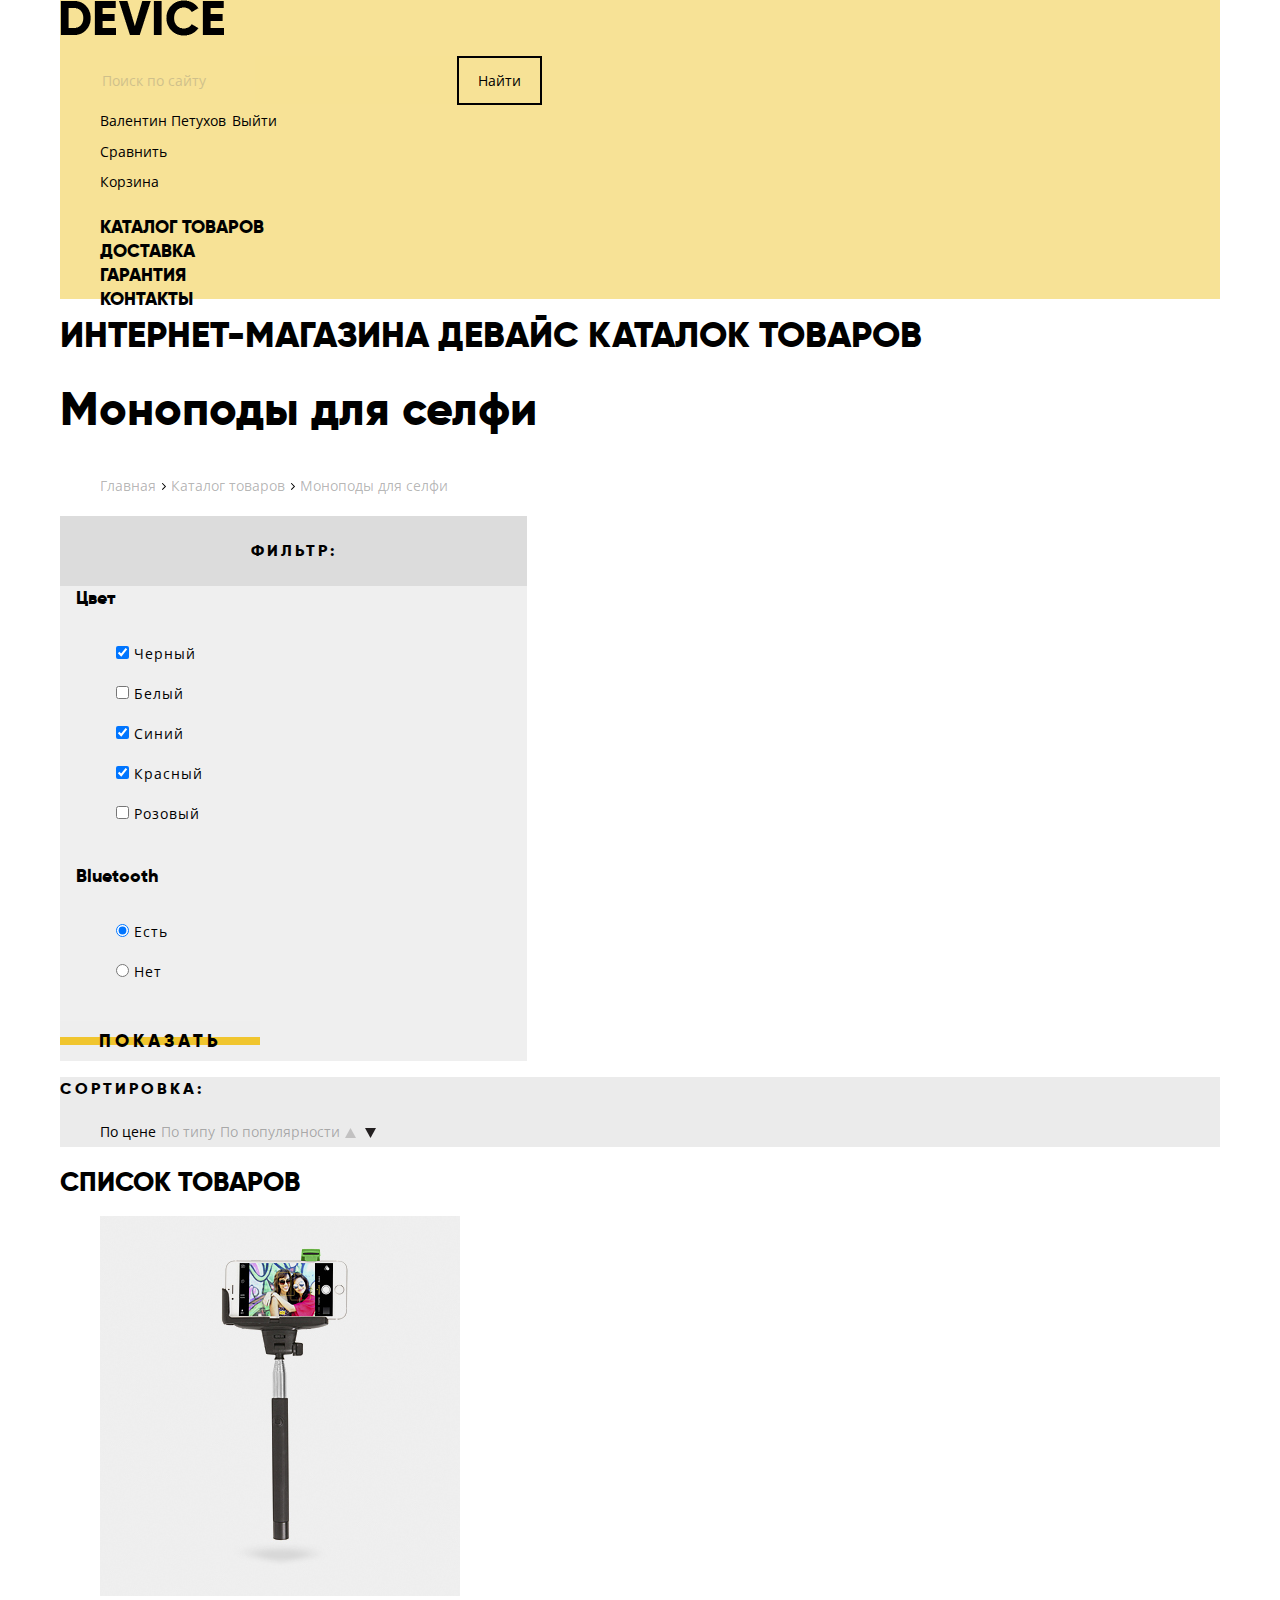
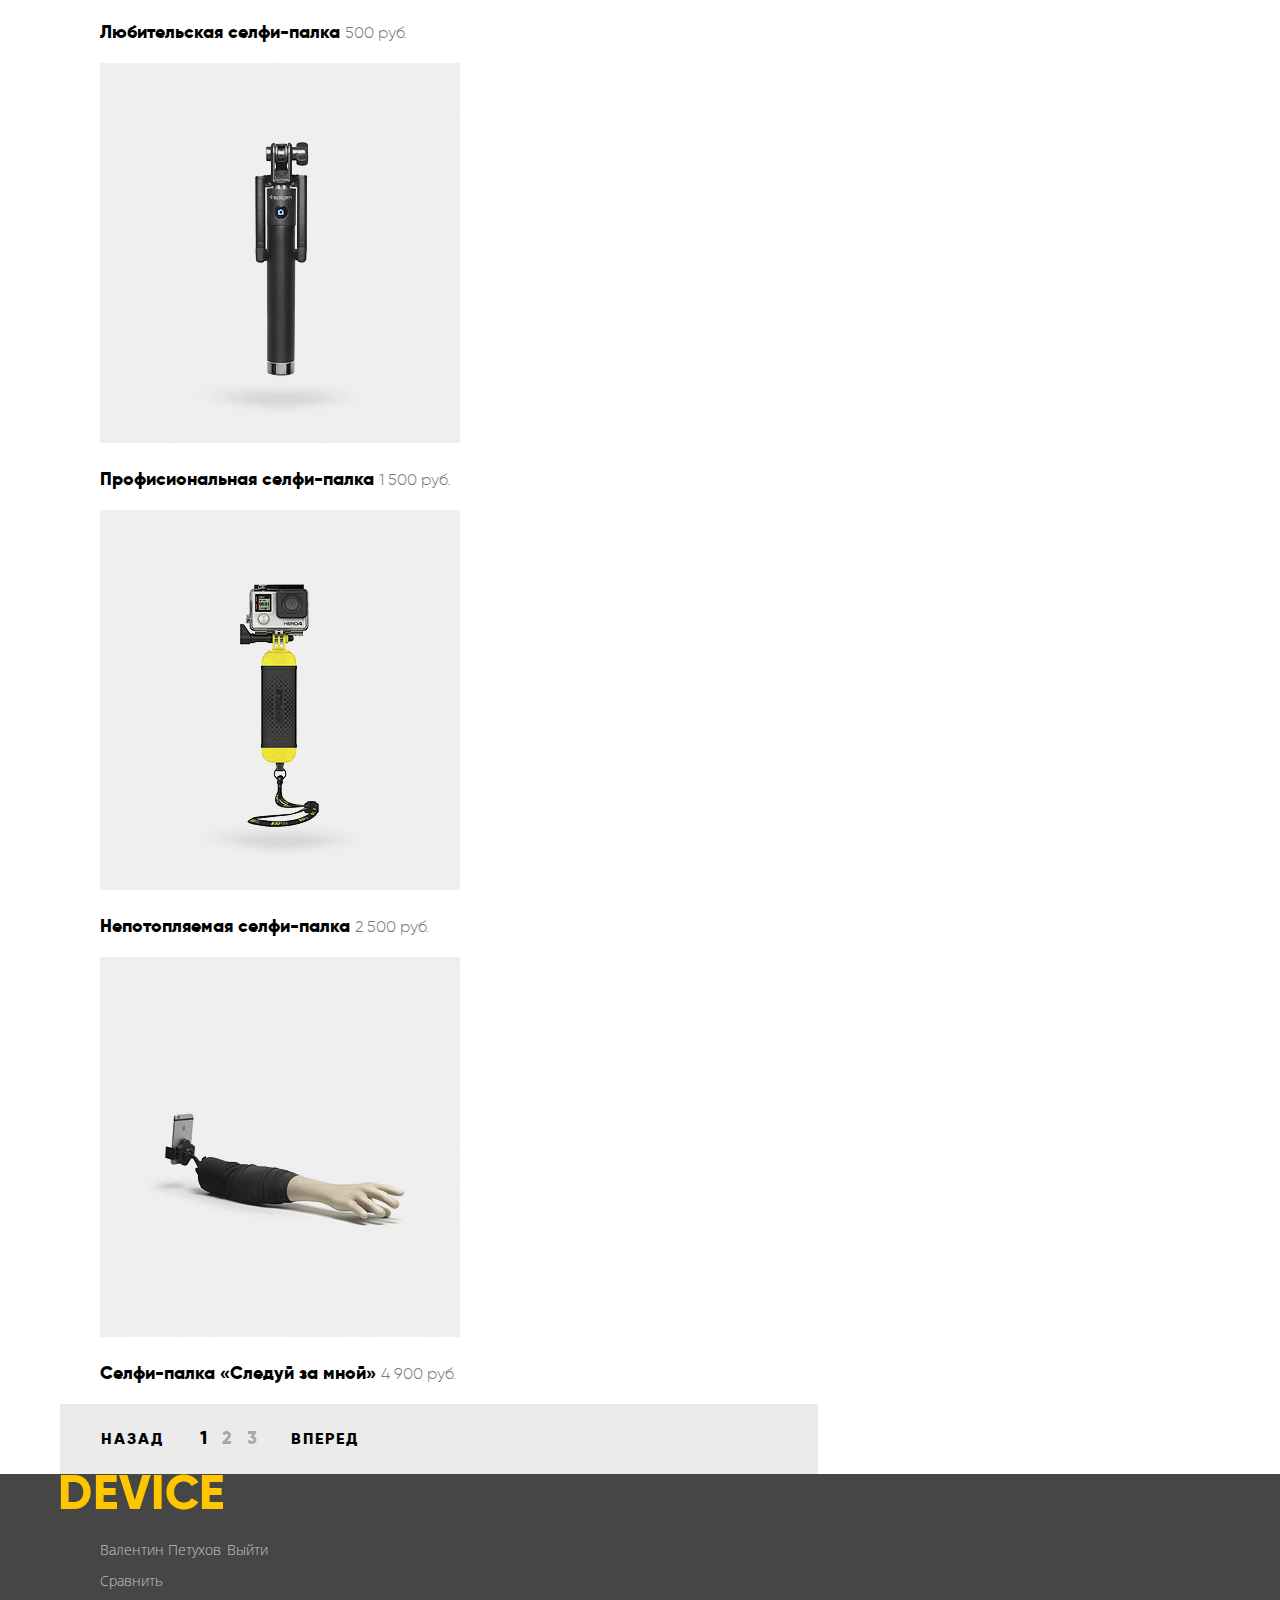
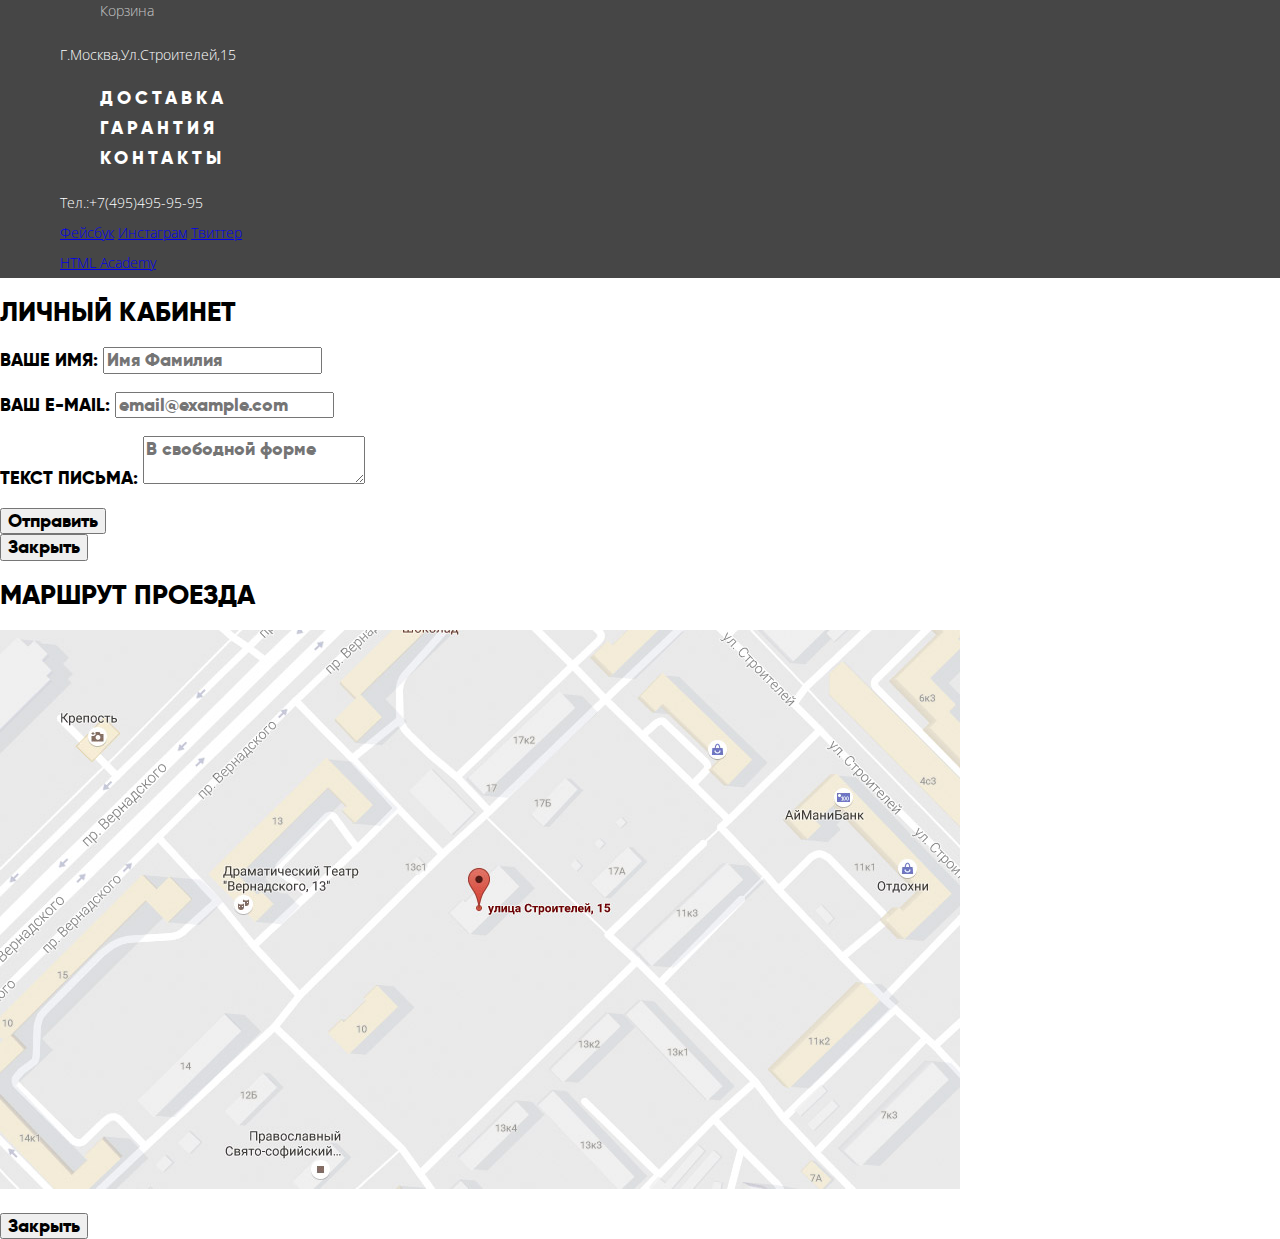
==== catalog.html @ 52eb7377 "Добавил остальные стили по дз №5" ====
<!DOCTYPE html>
<html lang="ru">
  <head>
    <meta charset="utf-8">
    <title>Девайс Каталог</title>
    <link href="https://fonts.googleapis.com/css?family=Open+Sans:300,400&amp;subset=cyrillic" rel="stylesheet">
    <link rel="stylesheet" href="css/normalize.css">
    <link rel="stylesheet" href="css/style.css">
  </head>
  <body>
    <header class="main-header-catalog">
      <nav class="main-navigation">
        <a href="index.html" class="main-header-logo">
          <img class="logo" src="img/logo.png" width="164" height="36" alt="Логотип интернет-магазина Девайс">
        </a>
        <ul class="user-navigation">
          <li>
            <form class="form-navigation" action="https://echo.htmlacademy.ru" method="get">
              <input class="form-search-item" type="search" placeholder="Поиск по сайту">
              <input class="form-submit-item" type="submit" value="Найти">
            </form>
          </li>
          <li class="login-link"><a href="#"><span>Валентин Петухов</span></a><button type="button">Выйти</button></li>
          <li class="compare-link"><a href="#">Сравнить</a></li>
          <li class="basket-link"><a href="#">Корзина</a></li>
        </ul>
        <ul class="site-navigation">
          <li><a href="#">Каталог товаров</a></li>
          <li><a href="#">Доставка</a></li>
          <li><a href="#">Гарантия</a></li>
          <li><a href="#">Контакты</a></li> 
        </ul>
      </nav>
    </header>
    <main class="container">
      <h1 class="visually-hiddenЭ">Интернет-магазина Девайс каталок товаров</h1>
      <h2 class="page-title">Моноподы для селфи</h2>
      <ul class="breadcrumbs">
        <li><a href="#">Главная</a></li>
        <li><a href="#">Каталог товаров</a></li>
        <li class=" breadcrumbs-current">Моноподы для селфи</li>
      </ul>
      <section class="filtres">
        <div class="filtres-title"><h3>Фильтр:</h3></div>
        <div class="filtres-wrapper">
          <form class="filter" action="https://echo.htmlacademy.ru" method="GET">
            <fieldset>
              <legend>Цвет</legend>
              <ul class="filter-option">
                <li>
                  <input id="filter-black" type="checkbox" class="visually-hidden filter-input-checkbox" name="black" checked>
                  <label for="filter-black">Черный</label>
                </li>
                <li>
                  <input id="filter-white" type="checkbox" class="visually-hidden filter-input-checkbox" name="white">
                  <label for="filter-white">Белый</label>
                </li>
                <li>
                  <input id="filter-blue" type="checkbox" class="visually-hidden filter-input-checkbox" name="blue" checked>
                  <label for="filter-blue">Синий</label>
                </li>
                <li>
                  <input id="filter-red" type="checkbox" class="visually-hidden filter-input-checkbox" name="red" checked>
                  <label for="filter-red">Красный</label>
                </li>
                <li>
                  <input id="filter-pink" type="checkbox" class="visually-hidden filter-input-checkbox" name="pink">
                  <label for="filter-pink">Розовый</label>
                </li>
              </ul>
            </fieldset>
            <fieldset>
              <legend>Bluetooth</legend>
              <ul class="filter-option">
                <li>
                  <input id="Bluetooth-off" class="visually-hidden filter-input-radio" type="radio" name="Bluetooth-type" value="Bluetooth-off" checked>
                  <label for="Bluetooth-off">Есть</label>
                </li>
                <li>
                  <input id="Bluetooth-on" class="visually-hidden filter-input-radio" type="radio" name="Bluetooth-type" value="Bluetooth-on">
                  <label for="Bluetooth-on">Нет</label>
                </li>
              </ul>
            </fieldset>
            <button class="button-filter" type="submit">Показать</button>
          </form>
        </div>
      </section>
      <section class="navigation-filter">
        <div class="navigation-wrapper">
          <h3>Сортировка:</h3>
          <ul class="navigation-catalog">
            <li class="navigation-item-current"><a href="#">По цене</a></li>
            <li><a href="#">По типу</a></li>
            <li><a href="#">По популярности</a></li>
            <li><a href="#"><span class="navigation-up-filter"></span></a></li>
            <li><a href="#"><span class="navigation-down-filter down-filter-current "></span></a></li>
          </ul>
        </div>
      </section>
      <section class="catalog">
        <h2 class="visually-hidden">Список товаров</h2>
          <ul class="catalog-list">
            <li class="catalog-item">
              <img src="img/item-one.jpg" width="360" height="380" alt="Любительская селфи-палка">
              <p><a href="#">Любительская селфи-палка</a> <span>500 руб.</span></p>
            </li>
            <li class="catalog-item">
              <img src="img/item-two.jpg" width="360" height="380" alt="Любительская селфи-палка">
              <p><a href="#">Профисиональная селфи-палка</a> <span>1 500 руб.</span></p>
            </li>
            <li class="catalog-item">
              <img src="img/item-three.jpg" width="360" height="380" alt="Любительская селфи-палка">
              <p><a href="#">Непотопляемая селфи-палка</a> <span>2 500 руб.</span></p>
            </li>
            <li class="catalog-item">
              <img src="img/item-four.jpg" width="360" height="380" alt="Любительская селфи-палка">
              <p><a href="#">Селфи-палка &laquo;Следуй за мной&raquo;</a> <span>4 900 руб.</span></p>
            </li>
          </ul>
          <div class="pagination-wrapper">
            <ul class="pagination-list">
              <li class="pagination-item">
                <button class="pagination-button" type="button"><span>Назад</span></button>
              </li>
              <li class="pagination-item-current"><a href="#">1</a></li>
              <li class="pagination-item"><a href="#">2</a></li>
              <li class="pagination-item"><a href="#">3</a></li>
              <li class="pagination-item">
                <button class="pagination-button" type="button"><span>Вперед</span></button>
              </li>
            </ul>
          </div>
      </section>
    </main>
    <footer class="main-footer">
      <div class="container-footer">
        <div class="footer-top">
          <div class="footer-navigation">
            <a href="" class="footer-logo">
              <img class="logo" src="img/footer-logo.png" width="163" height="36" alt="Логотип интернет-магазина Девайс">
            </a>
            <ul class="footer-user-navigation">
              <li class="login-link"><a href="#"><span>Валентин Петухов</span></a><button class="user-nav-btn" type="button">Выйти</button></li>
                <li><a href="#">Сравнить</a></li>
                <li><a href="#">Корзина</a></li>
              </ul>
          </div>
        </div>
        <div class="footer-middle">
          <span>г.Москва,ул.Строителей,15</span>
          <div class="footer-menu">
            <ul class="footer-site-menu">
              <li><a href="#">Доставка</a></li>
              <li><a href="#">Гарантия</a></li>
              <li><a href="#">Контакты</a></li>
            </ul>
          </div>
          <span>Тел.:+7(495)495-95-95</span>
        </div> 
        <div class="footer-social">
          <a href="#" class="social-btn">Фейсбук</a>
          <a href="#" class="social-btn">Инстаграм</a>
          <a href="#" class="social-btn">Твиттер</a>
        </div>
        <div class="footer-copyright">
          <!--у span потом задастся картинка через background в стилях!!-->
          <a href="https://htmlacademy.ru/intensive/htmlcss"><span>HTML Academy</span></a>
        </div>
      </div>
    </footer>

    <section class="modal modal-login">
        <h2 class="visually-hidden">Личный кабинет</h2>
        <form class="registration-form" action="https://echo.htmlacademy.ru" method="POST">
          <p>
            <label for="fullname">Ваше имя:</label>
            <input id="fullname" type="text" name="fullname" placeholder="Имя Фамилия">
          </p>
          <p>
            <label for="email">Ваш e-mail:</label>
            <input id="email" type="text" name="email" placeholder="email@example.com">
          </p>
          <p>
            <label>Текст письма:
                <textarea placeholder="В свободной форме"></textarea>
            </label>
          </p>
            <button type="submit">Отправить</button>
        </form>
        <button class="madal-close" type="button">Закрыть</button>
    </section>
      
    <section class="modal modal-map">
      <h2 class="visually-hidden">Маршрут проезда</h2>
      <p><img src="img/map-big.jpg" width="960" height="559" alt="Большая Конюшенная ул., 19"></p>
      <button class="madal-close" type="button">Закрыть</button>
    </section>
  </body>
</html>
---- css/style.css ----
@font-face {
    font-family: 'gilroyextrabold';
    src: url('../font/gilroyextrabold-webfont.woff2') format('woff2'),
         url('../font/gilroyextrabold-webfont.woff') format('woff');
    font-weight: normal;
    font-style: normal;
}

@font-face {
    font-family: 'gilroylight';
    src: url('../font/gilroylight-webfont.woff2') format('woff2'),
         url('../font/gilroylight-webfont.woff') format('woff');
    font-weight: normal;
    font-style: normal;
}

body {
    margin: 0;
    padding: 0;
    font-family: 'gilroyextrabold', Arial, sans-serif;
    font-size: 18px;
    line-height: 24px;
    font-weight: 700;
    text-transform: uppercase;
}

.main-header {
    margin: 0 auto;
    width: 1160px;
    height: 299px;
    background: rgb(247, 226, 150);
}

.main-header-catalog {
    margin: 0 auto;
    width: 1160px;
    height: 299px;
    background: rgb(247, 226, 150);
}

.user-navigation {
    font-family: 'Open Sans', sans-serif;
    font-size: 14px;
    line-height: 30px;
    font-weight: 400;
    text-transform: capitalize;
}

.user-navigation li,
.site-navigation li,
.popular-products li {
    list-style: none;
}

.user-navigation input[type="search"] {
    font: inherit;
    border: none;
    background: rgb(247, 226, 150);
}

.login-link button {
    font: inherit;
    border: none;
    cursor: pointer;
    background: none;
}

.user-navigation a,
.site-navigation a {
    color: rgb(0, 0, 0);
    text-decoration: none;
}

.main-header-logo:hover,
.main-header-logo:focus {
    opacity: 0.6;
}

.main-header-logo:active {
    opacity: 0.3;
}

.user-navigation a:hover,
.user-navigation a:focus,
.user-navigation button:hover,
.user-navigation button:focus,
.site-navigation a:hover,
.site-navigation a:focus {
    color: rgba(0, 0, 0, 0.6);
}

.user-navigation a:active,
.user-navigation button:active,
.site-navigation a:active {
    color: rgba(0, 0, 0, 0.3);
}

.form-navigation {
    font-size: 0;
}

.form-navigation input.form-search-item{
    font-family: 'Open Sans', sans-serif;
    font-size: 14px;
    line-height: 30px;
    font-weight: 400;
    opacity: 0.3;
    width: 357px;
    height: 48px;
}

.form-navigation .form-search-item:hover{
    opacity: 0.6;
}

.form-navigation .form-search-item:focus {
    opacity: 1.0;
    width: 357px;
    height: 48px;
    outline: none;
    border-bottom: 2px solid rgb(0, 0, 0);
}

.form-navigation input.form-submit-item {
    font-family: 'Open Sans', sans-serif;
    font-size: 14px;
    line-height: 30px;
    font-weight: 400;
    width: 85px;
    height: 49px;
    background: rgb(247, 226, 150);
    outline: none;
    border: 2px solid rgb(0, 0, 0);
}

.form-navigation .form-submit-item:hover,
.form-navigation .form-submit-item:focus {
    background: rgb(0, 0, 0);
    color: rgb(255, 255, 255);
}

.form-navigation .form-submit-item:active {
    color: rgba(255, 255, 255, 0.3);
}


/* Стили главной */
.container {
    margin: 0 auto;
    width: 1160px;
}

.products-list a {
    text-decoration: none;
    color: rgb(0, 0, 0);
}

.products-list p {
    font-size: 18px;
    line-height: 24px;
    text-transform: none;
    width: 160px;
}

.products-item {
    width: 160px;
    height: 160px;
    background-color: rgb(247, 226,150);
}

.virtual-reality {
    background: rgb(247, 226,150) url(../img/popular-1.svg) no-repeat 30px 50px;
}

.selfie {
    background: rgb(247, 226,150) url(../img/popular-2.svg) no-repeat 37px 26px;
}

.action-cameras {
    background: rgb(247, 226,150) url(../img/popular-3.svg) no-repeat 49px 48px;
}

.fitness-bracelets {
    background: rgb(247, 226,150) url(../img/popular-4.svg) no-repeat 27px 52px;
}

.smart-watch {
    background: rgb(247, 226,150) url(../img/popular-5.svg) no-repeat 53px 32px;
}

.quadrocopter {
    background: rgb(247, 226,150) url(../img/popular-6.svg) no-repeat 15px 52px;
}

li.products-list:hover div.products-item {
    background-color: rgb(240, 197, 46);
}

li.products-list:active {
    opacity: 0.3;
}

.partners img{
    filter: grayscale(100%);
    opacity: 0.2;
}

.partners img:hover {
    filter: none;
    opacity: 1.0;
}

.about h2,
.contacts h2 {
    font-size: 47px;
    line-height: 48px;
    text-transform: none;
}

.about p,
.contacts p {
    font-family: 'Open Sans', sans-serif;
    font-size: 15px;
    line-height: 30px;
    font-weight: 400;
    text-transform: none;
    color: rgb(70, 70, 70)
}

.about-item {
    list-style: none;
    font-size: 16px;
    text-transform: none;
}


/* Стили каталога */
.page-title {
    font-size: 47px;
    line-height: 48px;
    text-transform: none;
}

.breadcrumbs li{
    display: inline-block;
    padding: 0 10px 0 0;
    list-style: none;
    font-family: 'Open Sans', sans-serif;
    font-size: 14px;
    line-height: 24px;
    font-weight: 400;
    text-transform: none;
    color: rgba(0, 0, 0, 0.3);
    background: url(../img/nav-arrow.svg) no-repeat right;
}

.breadcrumbs li:last-child {
    background: none;
    padding: 0;
}

.breadcrumbs a {
    text-decoration: none;
    color: rgba(0, 0, 0, 0.3);
}

.breadcrumbs a:hover,
.breadcrumbs a:focus {
    color: rgba(0, 0, 0, 0.6);
}

.breadcrumbs a:active {
    color: rgba(0, 0, 0, 0.1);
}

.catalog-list li {
    list-style: none;
}

.catalog-item p{
    font-size: 18px;
    line-height: 24px;
    text-transform: none;
}

.catalog-item a {
    color: rgb(0, 0, 0);
    text-decoration: none;
}

.catalog-item span {
    font-family: 'gilroylight';
    font-size: 16px;
    font-weight: 400;
    line-height: 24px;
    color: rgb(119, 119, 119);
}

.pagination-wrapper {
    width: 758px;
    height: 70px;
    background: rgb(235, 235, 235);
}

.pagination-list {
    padding: 0;
    margin: 0;
}

.pagination-list li{
    display: inline-block;
}


/* Стли кнопок */
.button {
    font-size: 18px;
    text-transform: uppercase;
    line-height: 24px;
    border: none;
    letter-spacing: 4px;
    color: rgb(0, 0, 0);
    text-decoration: none;
    background: linear-gradient(to bottom, rgba(255,255,255,1) 40%,rgba(240,197,46,1) 40%,rgba(240,197,46,1) 60%,rgba(255,255,255,1) 60%);
}

.button-filter {
    font-size: 18px;
    text-transform: uppercase;
    line-height: 24px;
    border: none;
    letter-spacing: 4px;
    color: rgb(0, 0, 0);
    text-decoration: none;
    text-align: center;
    width: 200px;
    height: 40px;
    background: linear-gradient(to bottom, rgba(238,238,238,1) 40%,rgba(240,197,46,1) 40%,rgba(240,197,46,1) 60%,rgba(238,238,238,1) 60%);
}

.button-about {
    display: inline-block;
    padding: 10px 0px 0 23px;
    width: 238px;
    height: 33px;
}

.button-contacts {
    padding: 0px 0px 0 9px;
    height: 40px;
    width: 260px;
}

.button:hover,
.button:focus,
.button-filter:hover,
.button-filter:focus {
    background: rgb(240, 197, 46);
}

.button:active,
.button-filter:active {
   color: rgba(0, 0, 0, 0.3);
}

.pagination-button {
    font-size: 16px;
    line-height: 24px;
    text-transform: uppercase;
    letter-spacing: 2px;
    width: 125px;
    height: 70px;
    border: none;
    cursor: pointer;
    background: rgb(235, 235, 235);
}

.pagination-button:hover,
.pagination-button:focus {
    background: rgb(217, 217, 217);
}

.pagination-button:active {
    opacity: 0.3;
}

.pagination-item {
    margin-left: 10px; 
}

.pagination-item:last-child {
    margin-left: 0;
}

.pagination-item a,
.pagination-item-current a {
    text-decoration: none;
    color: rgba(0, 0, 0, 0.3);
}

.pagination-item-current a {
    color: rgb(0, 0, 0);
}

.pagination-item a:hover,
.pagination-item a:focus,
.pagination-item-current a:hover,
.pagination-item-current a:focus {
    color: rgba(0, 0, 0, 0.6);
}

.pagination-item a:active,
.pagination-item-current a:active {
    color: rgb(0, 0, 0);
}


/* Стили Фильтра */
.filtres h3,
.navigation-filter h3 {
    font-size: 16px;
    letter-spacing: 3px;
}

.filtres-title {
    text-align: center;
    line-height: 70px;
    width: 467px;
    height: 70px;
    background: rgb(220, 220, 220);
}

.filtres-wrapper {
    width: 467px;
    background: rgb(239, 239, 239);
}

.filter fieldset {
    border: none;
}

.filter legend {
    font-size: 18px;
    line-height: 24px;
    text-transform: none;
}

.filter-option li {
    list-style: none;
}

.filter label {
    font-family: 'Open Sans', sans-serif;
    font-size: 14px;
    font-weight: 400;
    line-height: 40px;
    letter-spacing: 1px;
    text-transform: none;
}

.filter-option input:disabled + label {
    color: rgba(0, 0, 0, 0.3);
}

.filter-option input:hover,
.filter-option input:focus {
    color: rgba(0, 0, 0, 0.6);
}

.navigation-filter {
    background: rgb(235, 235, 235);
}

.navigation-wrapper {
    width: 971px;
    height: 70px;
}

.navigation-catalog li{
    position: relative;
    display: inline-block;
    list-style: none;
    font-family: 'Open Sans', sans-serif;
    font-size: 14px;
    line-height: 18px;
    font-weight: normal;
    text-transform: none;
}

.navigation-catalog a {
    text-decoration: none;
    color: rgba(0, 0, 0, 0.3);
}

.navigation-item-current a {
    color: rgb(0, 0, 0);
}

.navigation-catalog a:hover,
.navigation-catalog a:focus {
    color: rgba(0, 0, 0, 0.6);
}

.navigation-catalog a:active {
    color: rgb(0, 0, 0);
}

.navigation-up-filter {
    position: absolute;
    top: -9px;
    width: 11px;
    height: 10px;
    background: url(../img/icon-up-dir-icon.svg) no-repeat ;
    opacity: 0.2;
}

.navigation-down-filter {
    position: absolute;
    top: -9px;
    left: 15px;
    width: 11px;
    height: 10px;
    background: url(../img/icon-down-dir-icon.svg) no-repeat;
    opacity: 0.2;
}

.down-filter-current {
    opacity: 1.0;
}

.navigation-up-filter:hover,
.navigation-up-filter:focus,
.navigation-down-filter:hover,
.navigation-down-filter:focus {
    opacity: 0.6;
}

.navigation-up-filter:active,
.navigation-down-filter:active {
    opacity: 1.0;
}


/* Стили footer */
.main-footer {
    background: rgb(70, 70, 70);
    font-family: 'Open Sans', sans-serif;
    font-size: 14px;
    line-height: 30px;
    font-weight: 300;
    text-transform: capitalize;
    color: rgb(255, 255, 255);
}

.container-footer {
    margin: 0 auto;
    width: 1160px;
}

.footer-logo:hover,
.footer-logo:focus {
    opacity: 0.6;
}

.footer-logo:active {
    opacity: 0.3;
}

.footer-user-navigation li,
.footer-site-menu li{
    list-style: none;
}

.footer-user-navigation a,
.footer-user-navigation span,
.user-nav-btn {
    color: rgba(255, 255, 255, 0.7);
    text-decoration: none;
}

.footer-site-menu a {
    font-family: 'gilroyextrabold', sans-serif;
    font-size: 18px;
    font-weight: 700;
    line-height: 24px;
    letter-spacing: 4px;
    text-transform: uppercase;
    text-decoration: none;
    color: rgb(255, 255, 255);
}

.footer-user-navigation a:hover,
.footer-user-navigation a:focus,
.footer-user-navigation span:hover,
.footer-user-navigation span:focus,
.user-nav-btn:hover,
.user-nav-btn:focus {
    color: rgb(255, 255, 255);
}

.footer-user-navigation a:active,
.user-nav-btn:active {
    opacity: 0.3;
}

.footer-site-menu a:hover,
.footer-site-menu a:focus {
    color: rgba(255, 255, 255, 0.6);
}

.footer-site-menu a:active {
    color: rgba(255, 255, 255, 0.3);
}
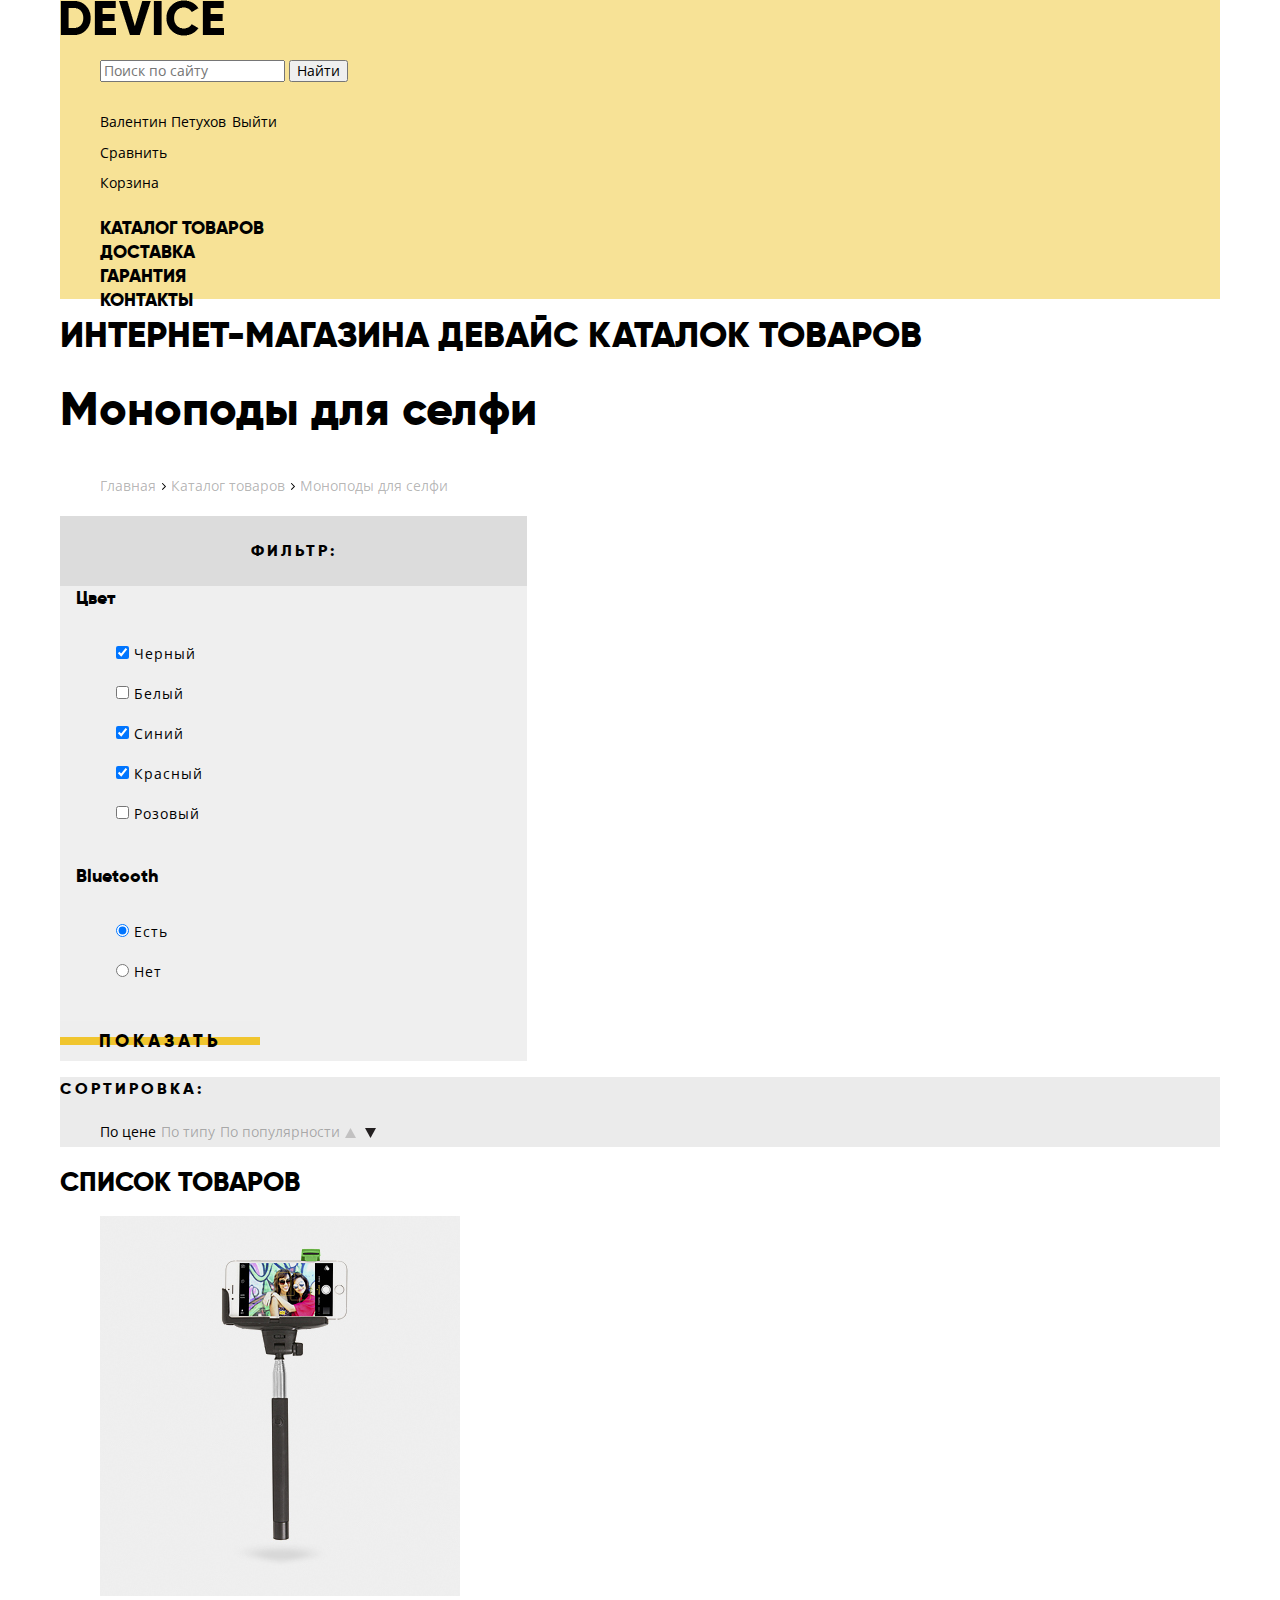
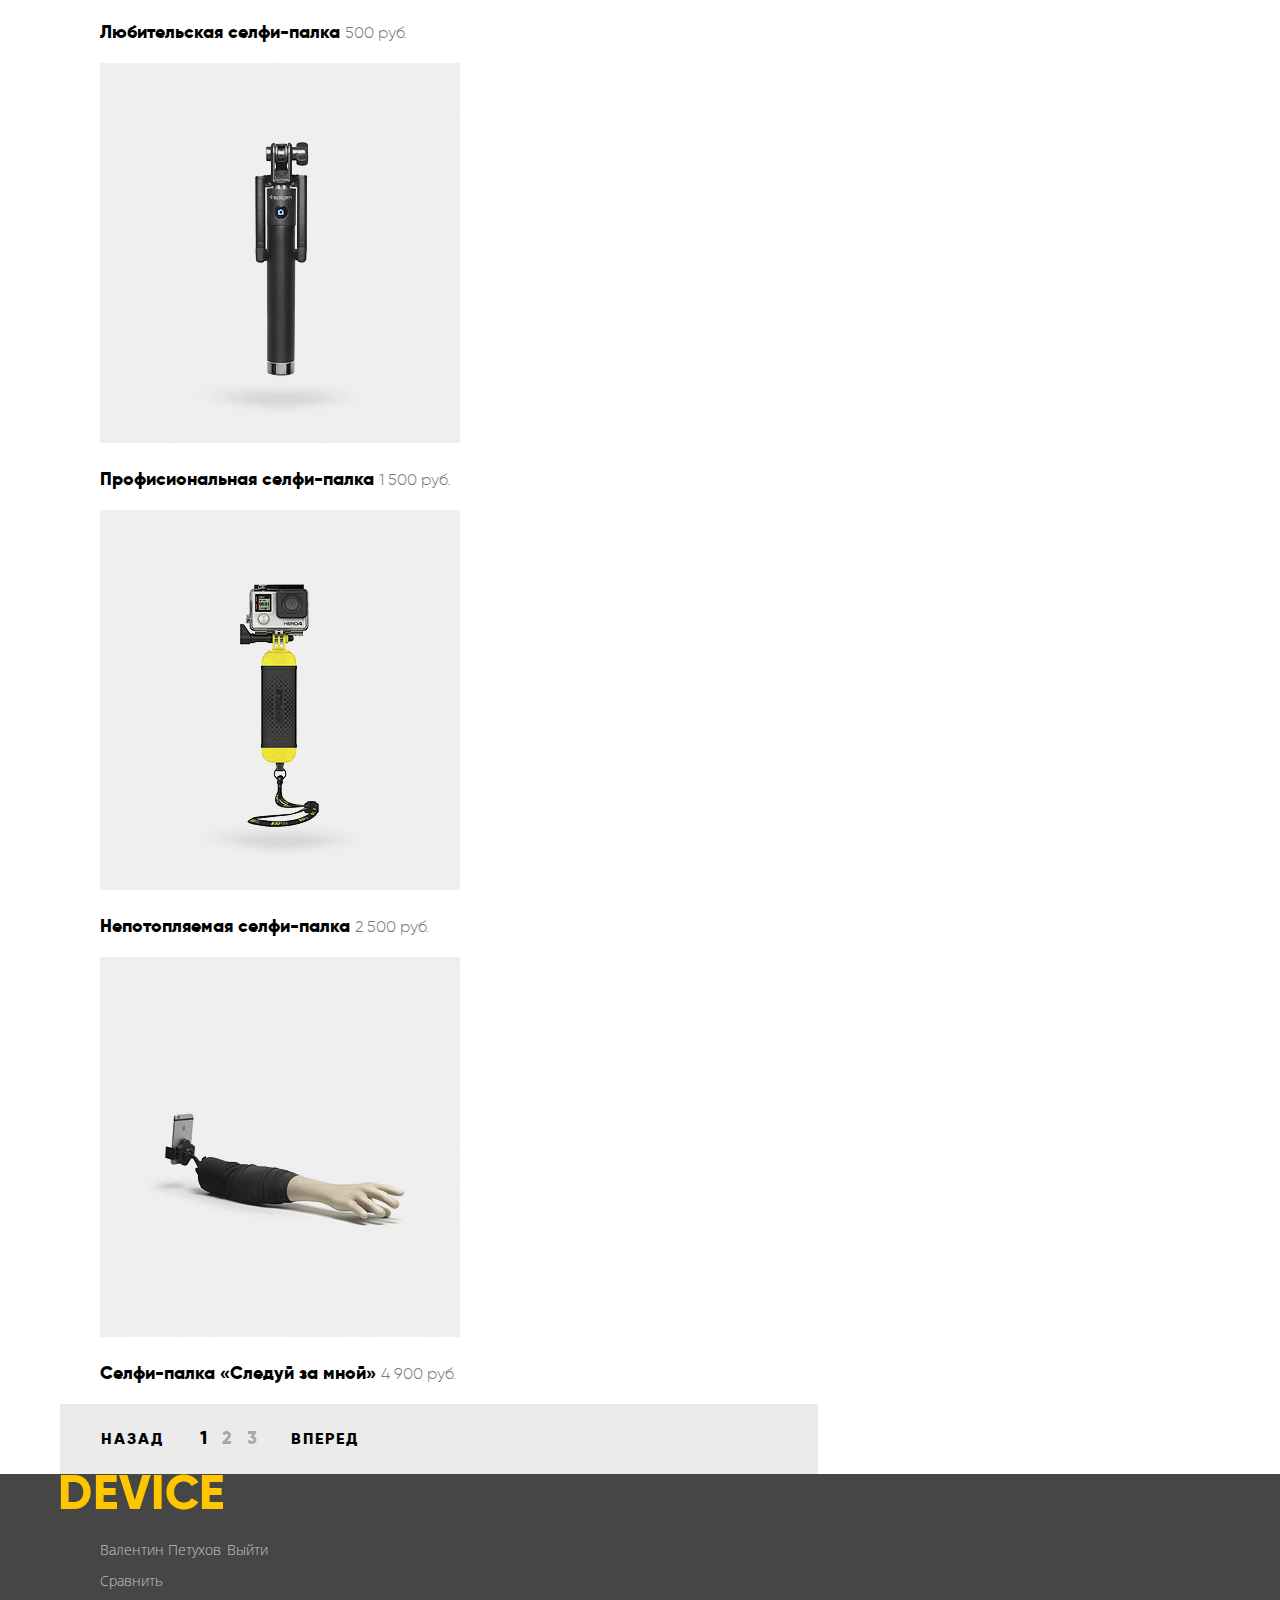
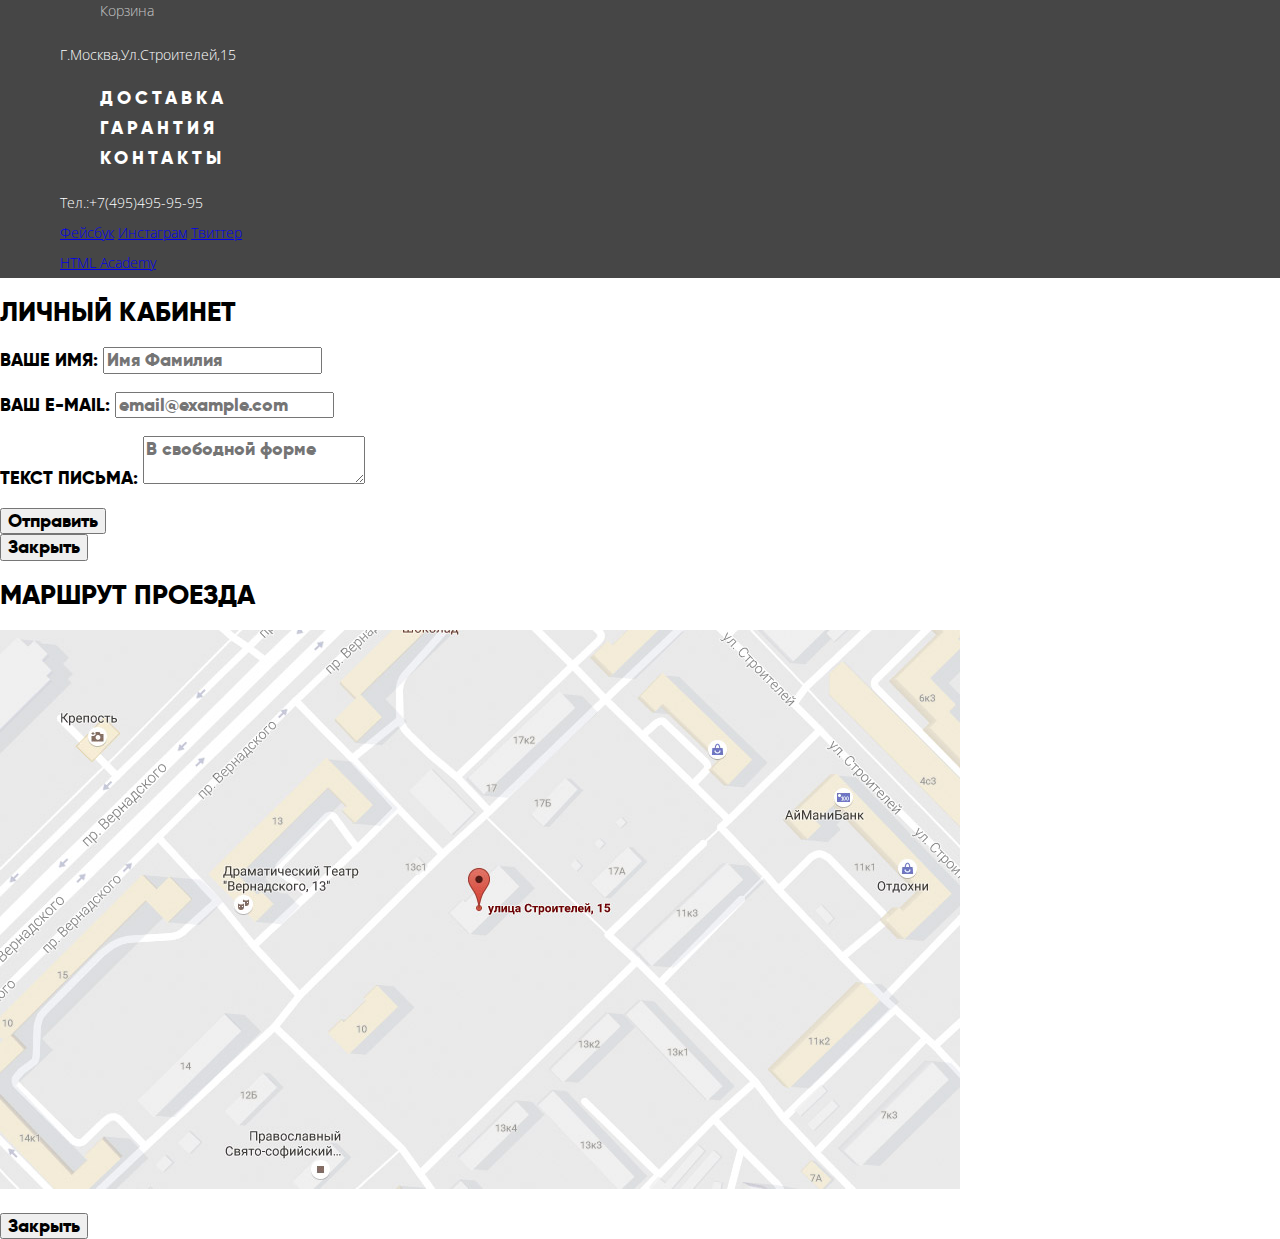
==== commit 5c0a0c7b: "Доработка кнопки поиска в меню" ====
--- a/catalog.html
+++ b/catalog.html
@@ -16,7 +16,7 @@
         <ul class="user-navigation">
           <li>
             <form class="form-navigation" action="https://echo.htmlacademy.ru" method="get">
-              <input class="form-search-item" type="search" placeholder="Поиск по сайту">
+              <input class="form-search-item" type="text" placeholder="Поиск по сайту">
               <input class="form-submit-item" type="submit" value="Найти">
             </form>
           </li>
--- a/css/style.css
+++ b/css/style.css
@@ -52,7 +52,7 @@
     list-style: none;
 }
 
-.user-navigation input[type="search"] {
+.user-navigation .form-search-text {
     font: inherit;
     border: none;
     background: rgb(247, 226, 150);
@@ -96,52 +96,67 @@
 }
 
 .form-navigation {
-    font-size: 0;
-}
-
-.form-navigation input.form-search-item{
-    font-family: 'Open Sans', sans-serif;
-    font-size: 14px;
-    line-height: 30px;
-    font-weight: 400;
+    position: relative;
+    width: 440px;
+    height: 50px;
+}
+
+.form-navigation input.form-search-text{
     opacity: 0.3;
-    width: 357px;
-    height: 48px;
-}
-
-.form-navigation .form-search-item:hover{
+    width: 100%;
+    height: 32px;
+    padding: 0 120px 0 40px; 
+    box-sizing: border-box;
+    border-bottom: 2px solid transparent;
+}
+
+.form-navigation .form-search-text:hover{
     opacity: 0.6;
 }
 
-.form-navigation .form-search-item:focus {
+.form-navigation .form-search-text:focus {
     opacity: 1.0;
-    width: 357px;
-    height: 48px;
     outline: none;
     border-bottom: 2px solid rgb(0, 0, 0);
-}
-
-.form-navigation input.form-submit-item {
-    font-family: 'Open Sans', sans-serif;
-    font-size: 14px;
-    line-height: 30px;
-    font-weight: 400;
+
+}
+
+.form-navigation input.form-search-submit {
+    position: absolute;
+    top: -17px;
+    right: 0;
     width: 85px;
     height: 49px;
+    cursor: pointer;
+    outline: none;
     background: rgb(247, 226, 150);
-    outline: none;
     border: 2px solid rgb(0, 0, 0);
-}
-
-.form-navigation .form-submit-item:hover,
-.form-navigation .form-submit-item:focus {
+    box-sizing: border-box;
+}
+
+.form-navigation .form-search-submit:hover,
+.form-navigation .form-search-submit:focus {
     background: rgb(0, 0, 0);
     color: rgb(255, 255, 255);
 }
 
-.form-navigation .form-submit-item:active {
+.form-navigation .form-search-submit:active {
     color: rgba(255, 255, 255, 0.3);
 }
+
+.form-search-submit {
+    display: none;
+}
+
+.form-search-submit:hover {
+    display: inline;
+}
+
+.form-search-text:focus + .form-search-submit,
+.form-search-text:active + .form-search-submit{
+    display: inline;
+}
+
 
 
 /* Стили главной */
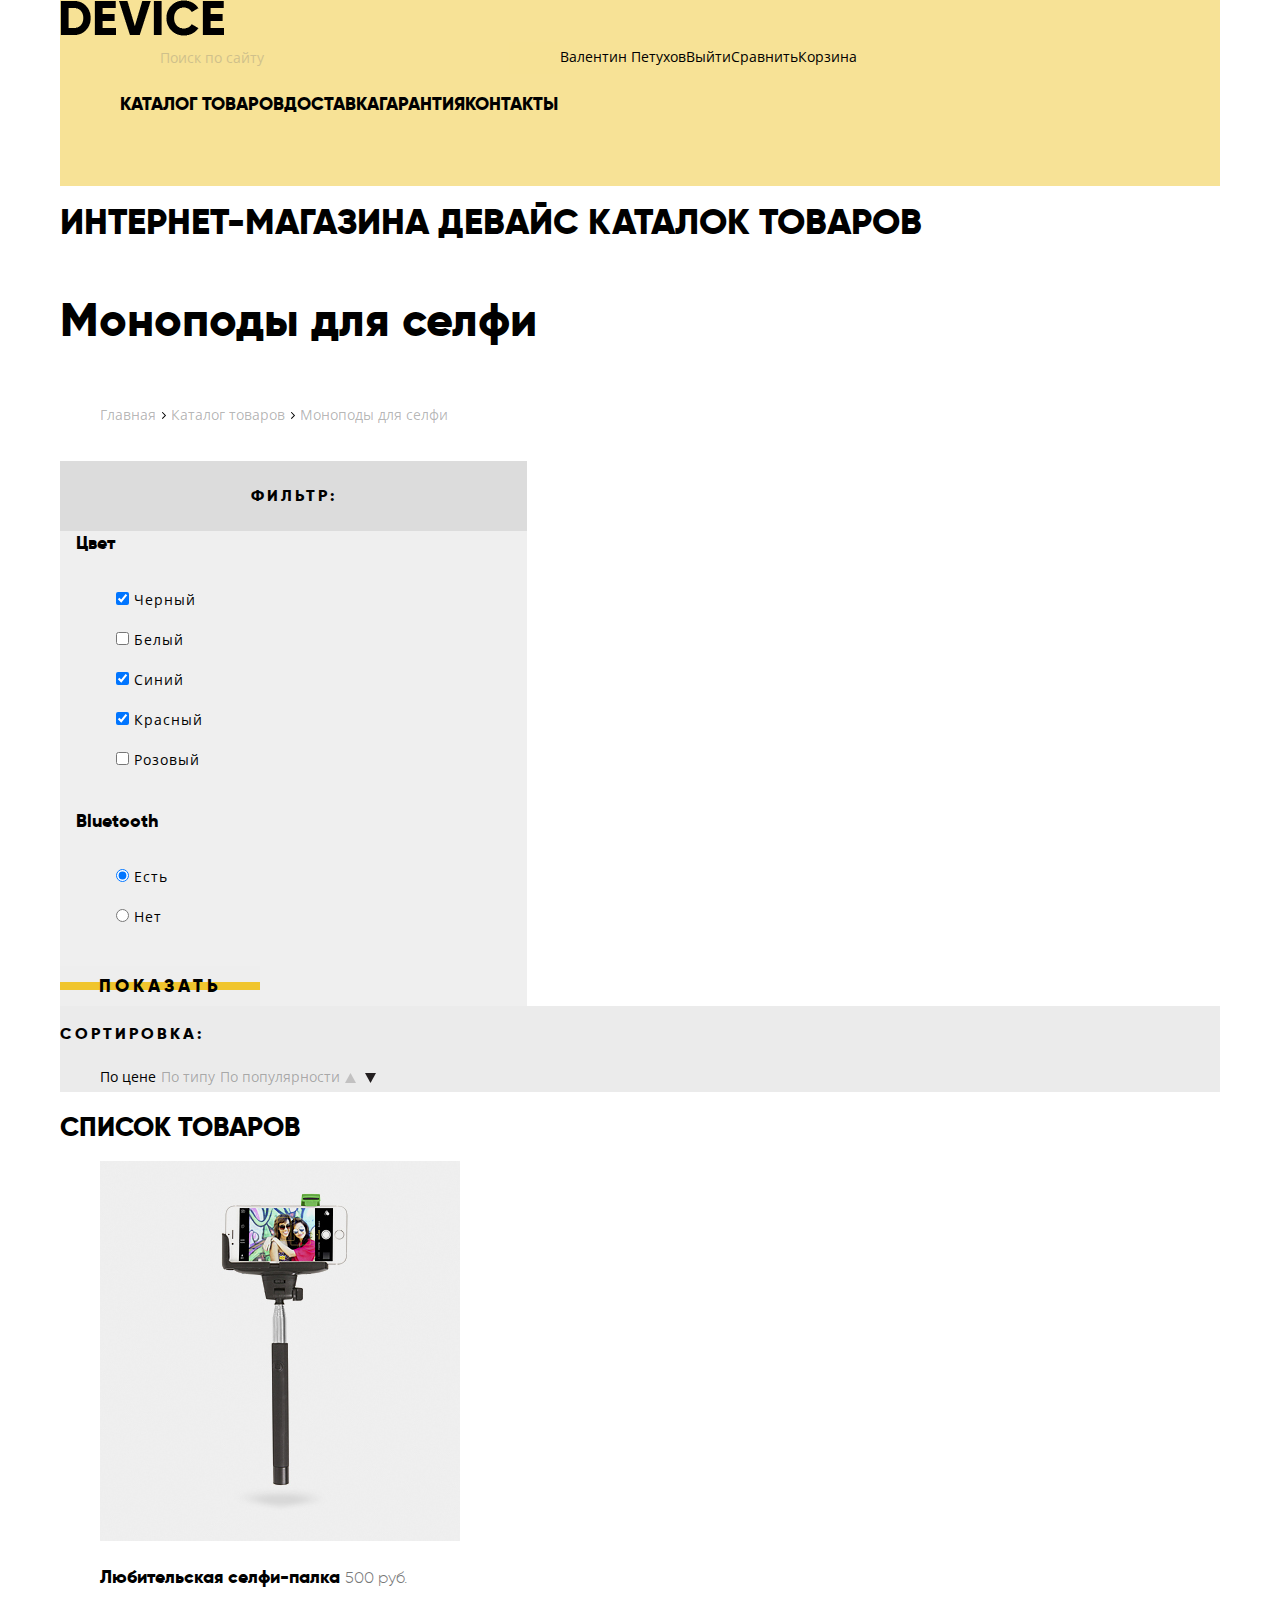
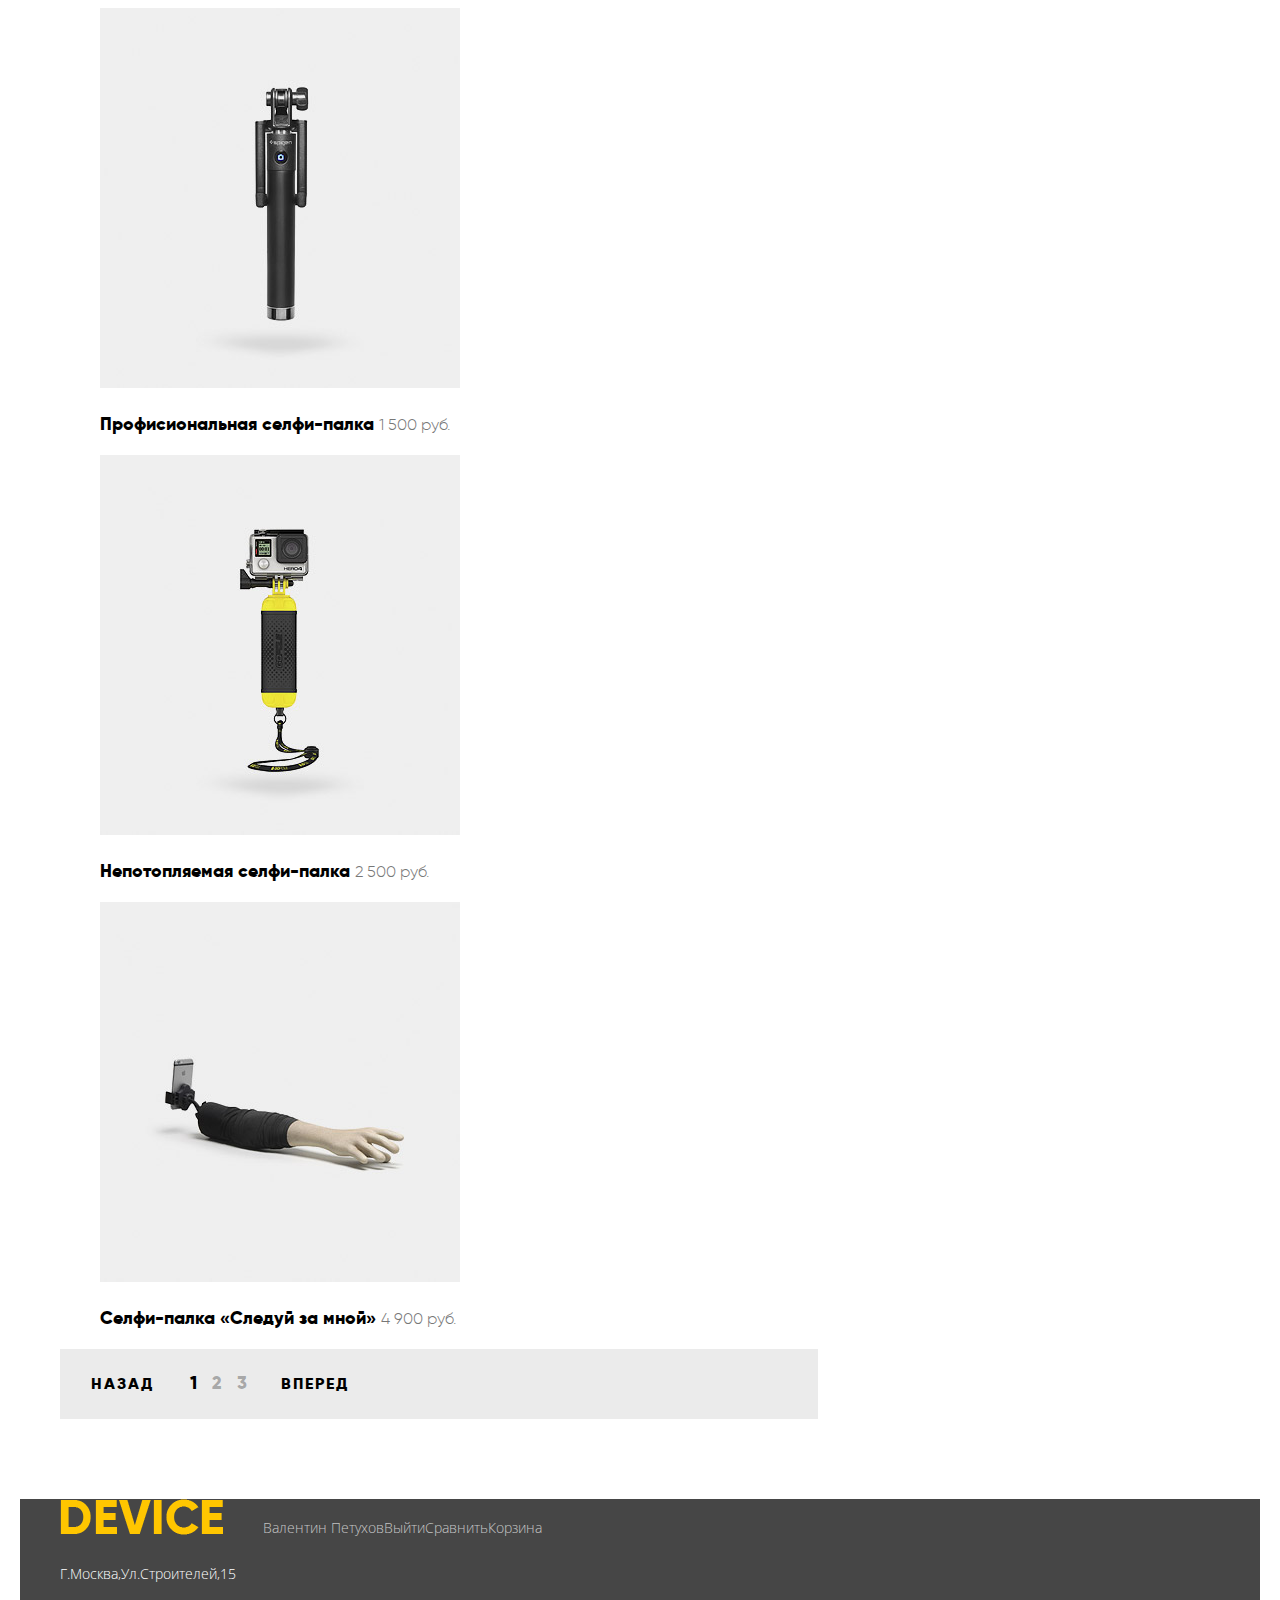
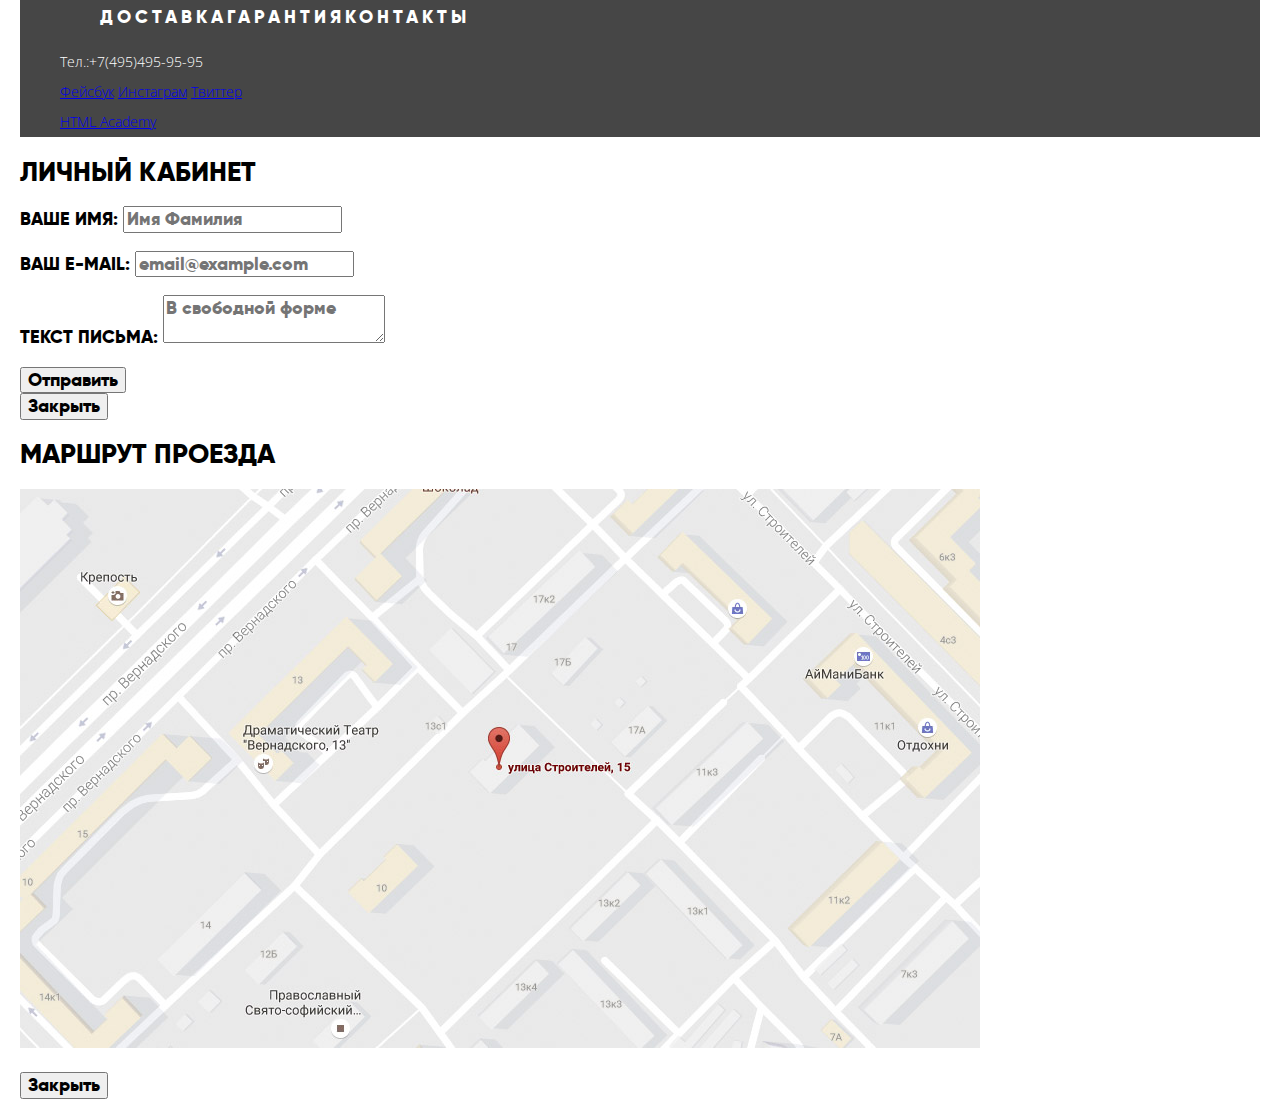
==== commit 9ac5cbef: "Сетка на главной странице" ====
--- a/catalog.html
+++ b/catalog.html
@@ -9,28 +9,30 @@
   </head>
   <body>
     <header class="main-header-catalog">
-      <nav class="main-navigation">
-        <a href="index.html" class="main-header-logo">
-          <img class="logo" src="img/logo.png" width="164" height="36" alt="Логотип интернет-магазина Девайс">
-        </a>
-        <ul class="user-navigation">
-          <li>
-            <form class="form-navigation" action="https://echo.htmlacademy.ru" method="get">
-              <input class="form-search-item" type="text" placeholder="Поиск по сайту">
-              <input class="form-submit-item" type="submit" value="Найти">
-            </form>
-          </li>
-          <li class="login-link"><a href="#"><span>Валентин Петухов</span></a><button type="button">Выйти</button></li>
-          <li class="compare-link"><a href="#">Сравнить</a></li>
-          <li class="basket-link"><a href="#">Корзина</a></li>
-        </ul>
-        <ul class="site-navigation">
-          <li><a href="#">Каталог товаров</a></li>
-          <li><a href="#">Доставка</a></li>
-          <li><a href="#">Гарантия</a></li>
-          <li><a href="#">Контакты</a></li> 
-        </ul>
-      </nav>
+      <div class="wrapper-header">
+        <nav class="main-navigation">
+          <a href="index.html" class="main-header-logo">
+            <img class="logo" src="img/logo.png" width="164" height="36" alt="Логотип интернет-магазина Девайс">
+          </a>
+          <ul class="user-navigation">
+            <li>
+              <form class="form-navigation" action="https://echo.htmlacademy.ru" method="get">
+                <input class="form-search-text" type="text" placeholder="Поиск по сайту">
+                <input class="form-search-submit" type="submit" value="Найти">
+              </form>
+            </li>
+            <li class="login-link"><a href="#"><span>Валентин Петухов</span></a><button type="button">Выйти</button></li>
+            <li class="compare-link"><a href="#">Сравнить</a></li>
+            <li class="basket-link"><a href="#">Корзина</a></li>
+          </ul>
+          <ul class="site-navigation">
+            <li><a href="#">Каталог товаров</a></li>
+            <li><a href="#">Доставка</a></li>
+            <li><a href="#">Гарантия</a></li>
+            <li><a href="#">Контакты</a></li> 
+          </ul>
+        </nav>
+      </div>
     </header>
     <main class="container">
       <h1 class="visually-hiddenЭ">Интернет-магазина Девайс каталок товаров</h1>
--- a/css/style.css
+++ b/css/style.css
@@ -16,7 +16,7 @@
 
 body {
     margin: 0;
-    padding: 0;
+    padding: 0 20px 0 20px;
     font-family: 'gilroyextrabold', Arial, sans-serif;
     font-size: 18px;
     line-height: 24px;
@@ -25,31 +25,52 @@
 }
 
 .main-header {
-    margin: 0 auto;
+    margin: 40px auto 0;
     width: 1160px;
-    height: 299px;
+    min-height: 299px;
     background: rgb(247, 226, 150);
+}
+
+.main-navigation {
+    display: flex;
+    flex-direction: column;
 }
 
 .main-header-catalog {
     margin: 0 auto;
     width: 1160px;
-    height: 299px;
+    height: 186px;
     background: rgb(247, 226, 150);
 }
 
 .user-navigation {
+    display: flex;
+    width: 1040px;
+    margin: 0 auto;
+    padding: 0;
     font-family: 'Open Sans', sans-serif;
     font-size: 14px;
     line-height: 30px;
     font-weight: 400;
-    text-transform: capitalize;
+    text-transform: none;
+}
+
+.site-navigation {
+    display: flex;
+    width: 1040px;
+    margin: 0 auto;
+    padding: 0;
+}
+
+.types-goods  li:nth-child(1) {
+    padding-top: 20px;
 }
 
 .user-navigation li,
 .site-navigation li,
 .popular-products li {
     list-style: none;
+   
 }
 
 .user-navigation .form-search-text {
@@ -63,6 +84,7 @@
     border: none;
     cursor: pointer;
     background: none;
+    padding: 0 0 2px 0;
 }
 
 .user-navigation a,
@@ -157,12 +179,19 @@
     display: inline;
 }
 
-
-
 /* Стили главной */
 .container {
+    display: flex;
+    flex-direction: column;
     margin: 0 auto;
     width: 1160px;
+}
+
+.products-catalog {
+    display: flex;
+    justify-content: space-between;
+    padding: 0;
+    margin: 0 0 163px 0;
 }
 
 .products-list a {
@@ -183,29 +212,6 @@
     background-color: rgb(247, 226,150);
 }
 
-.virtual-reality {
-    background: rgb(247, 226,150) url(../img/popular-1.svg) no-repeat 30px 50px;
-}
-
-.selfie {
-    background: rgb(247, 226,150) url(../img/popular-2.svg) no-repeat 37px 26px;
-}
-
-.action-cameras {
-    background: rgb(247, 226,150) url(../img/popular-3.svg) no-repeat 49px 48px;
-}
-
-.fitness-bracelets {
-    background: rgb(247, 226,150) url(../img/popular-4.svg) no-repeat 27px 52px;
-}
-
-.smart-watch {
-    background: rgb(247, 226,150) url(../img/popular-5.svg) no-repeat 53px 32px;
-}
-
-.quadrocopter {
-    background: rgb(247, 226,150) url(../img/popular-6.svg) no-repeat 15px 52px;
-}
 
 li.products-list:hover div.products-item {
     background-color: rgb(240, 197, 46);
@@ -220,9 +226,28 @@
     opacity: 0.2;
 }
 
+.partners {
+    display: flex;
+    justify-content: space-between;
+    margin-bottom: 107px;
+}
+
 .partners img:hover {
     filter: none;
     opacity: 1.0;
+}
+
+.index-columns {
+    display: flex;
+    justify-content: space-between;
+}
+
+.about {
+    width: 493px;
+}
+
+.contacts {
+    width: 560px;
 }
 
 .about h2,
@@ -230,10 +255,12 @@
     font-size: 47px;
     line-height: 48px;
     text-transform: none;
+    margin-bottom: 41px;
 }
 
 .about p,
 .contacts p {
+    margin-bottom: 31px;
     font-family: 'Open Sans', sans-serif;
     font-size: 15px;
     line-height: 30px;
@@ -242,12 +269,21 @@
     color: rgb(70, 70, 70)
 }
 
+.maps {
+    margin-top: 40px;
+    margin-bottom: 63px;
+}
+.about-list {
+    margin: 74px 0 44px 35px;
+    padding: 0;
+}
+
 .about-item {
     list-style: none;
     font-size: 16px;
     text-transform: none;
-}
-
+    padding: 0 0 16px 0;
+}
 
 /* Стили каталога */
 .page-title {
@@ -403,6 +439,7 @@
     margin-left: 10px; 
 }
 
+.pagination-item:first-child,
 .pagination-item:last-child {
     margin-left: 0;
 }
@@ -558,6 +595,7 @@
 
 /* Стили footer */
 .main-footer {
+    margin: 80px 0 0 0;
     background: rgb(70, 70, 70);
     font-family: 'Open Sans', sans-serif;
     font-size: 14px;
@@ -568,9 +606,17 @@
 }
 
 .container-footer {
+    display: flex;
+    flex-direction: column;
     margin: 0 auto;
     width: 1160px;
 }
+
+.footer-top {
+    display: flex;
+    
+}
+
 
 .footer-logo:hover,
 .footer-logo:focus {
@@ -579,6 +625,20 @@
 
 .footer-logo:active {
     opacity: 0.3;
+}
+
+.footer-navigation {
+    display: flex;
+    width: 1160px;
+}
+
+.footer-user-navigation {
+    display: flex;
+    align-self: flex-end;
+}
+
+.footer-site-menu {
+    display: flex;
 }
 
 .footer-user-navigation li,
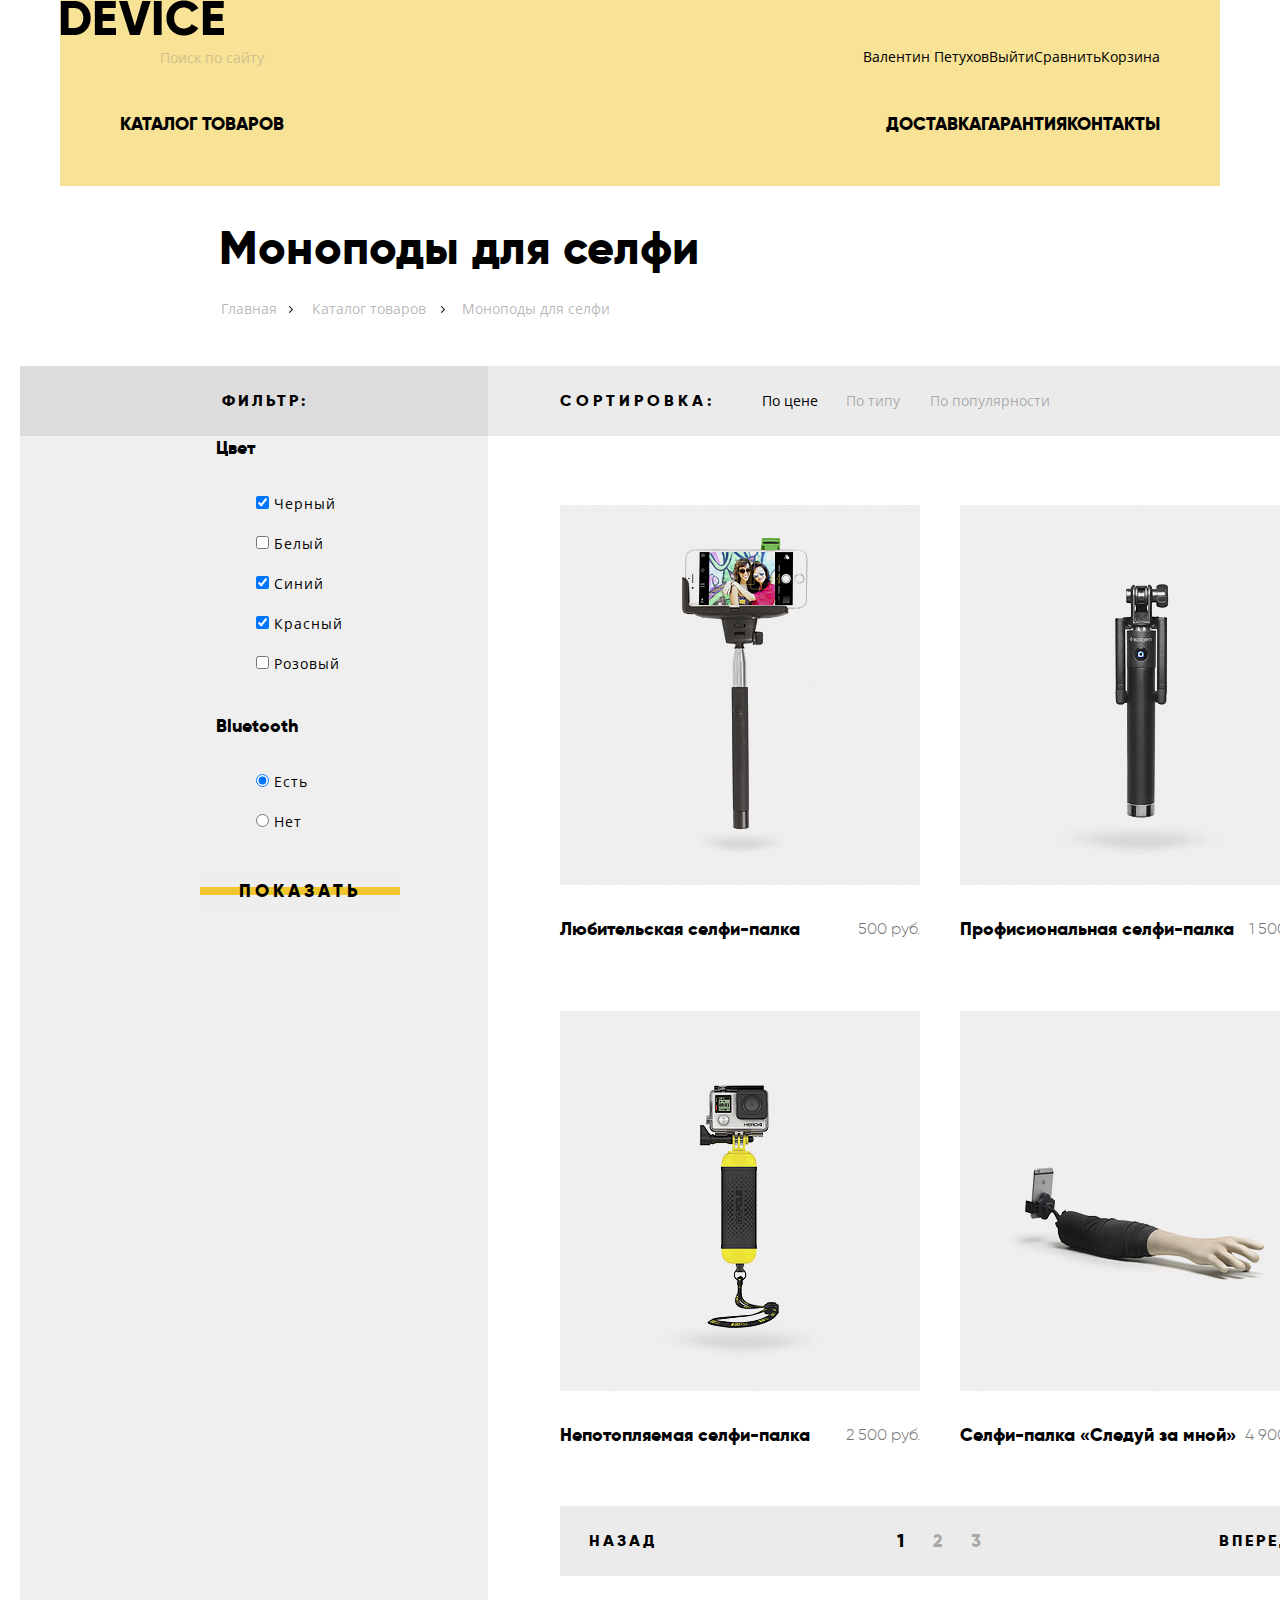
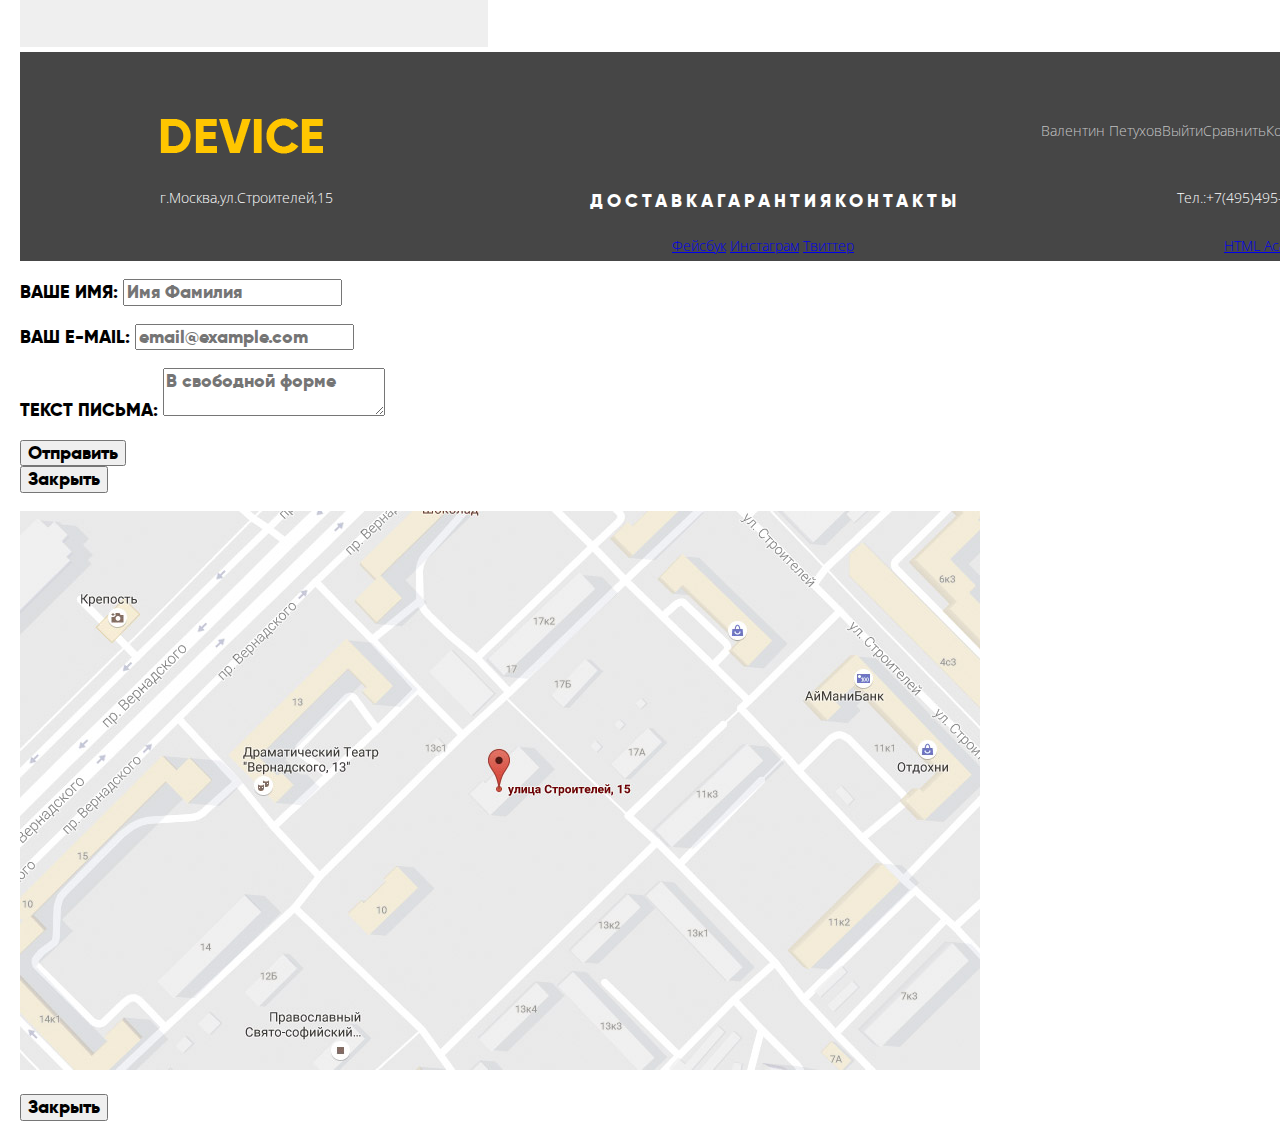
==== commit d162e478: "Сетка страницы каталок" ====
--- a/catalog.html
+++ b/catalog.html
@@ -34,108 +34,114 @@
         </nav>
       </div>
     </header>
-    <main class="container">
-      <h1 class="visually-hiddenЭ">Интернет-магазина Девайс каталок товаров</h1>
-      <h2 class="page-title">Моноподы для селфи</h2>
-      <ul class="breadcrumbs">
-        <li><a href="#">Главная</a></li>
-        <li><a href="#">Каталог товаров</a></li>
-        <li class=" breadcrumbs-current">Моноподы для селфи</li>
-      </ul>
-      <section class="filtres">
-        <div class="filtres-title"><h3>Фильтр:</h3></div>
-        <div class="filtres-wrapper">
-          <form class="filter" action="https://echo.htmlacademy.ru" method="GET">
-            <fieldset>
-              <legend>Цвет</legend>
-              <ul class="filter-option">
-                <li>
-                  <input id="filter-black" type="checkbox" class="visually-hidden filter-input-checkbox" name="black" checked>
-                  <label for="filter-black">Черный</label>
+    <main class="container-catalog">
+      <div class="wrapper-title">
+        <h1 class="visually-hidden">Интернет-магазина Девайс каталок товаров</h1>
+        <h2 class="page-title">Моноподы для селфи</h2>
+        <ul class="breadcrumbs">
+          <li><a href="#">Главная</a></li>
+          <li><a href="#">Каталог товаров</a></li>
+          <li class=" breadcrumbs-current">Моноподы для селфи</li>
+        </ul>
+    </div>
+      <div class="catalog-columns">
+        <section class="filtres">
+          <div class="wrapper-bg-filter">
+            <div class="filtres-title"><h3>Фильтр:</h3></div>
+          </div>
+          <div class="filtres-wrapper">
+            <form class="filter" action="https://echo.htmlacademy.ru" method="GET">
+              <fieldset>
+                <legend>Цвет</legend>
+                <ul class="filter-option">
+                  <li>
+                    <input id="filter-black" type="checkbox" class="visually-hidden1 filter-input-checkbox" name="black" checked>
+                    <label for="filter-black">Черный</label>
+                  </li>
+                  <li>
+                    <input id="filter-white" type="checkbox" class="visually-hidden1 filter-input-checkbox" name="white">
+                    <label for="filter-white">Белый</label>
+                  </li>
+                  <li>
+                    <input id="filter-blue" type="checkbox" class="visually-hidden1 filter-input-checkbox" name="blue" checked>
+                    <label for="filter-blue">Синий</label>
+                  </li>
+                  <li>
+                    <input id="filter-red" type="checkbox" class="visually-hidden1 filter-input-checkbox" name="red" checked>
+                    <label for="filter-red">Красный</label>
+                  </li>
+                  <li>
+                    <input id="filter-pink" type="checkbox" class="visually-hidden1 filter-input-checkbox" name="pink">
+                    <label for="filter-pink">Розовый</label>
+                  </li>
+                </ul>
+              </fieldset>
+              <fieldset>
+                <legend>Bluetooth</legend>
+                <ul class="filter-option">
+                  <li>
+                    <input id="Bluetooth-off" class="visually-hidden1 filter-input-radio" type="radio" name="Bluetooth-type" value="Bluetooth-off" checked>
+                    <label for="Bluetooth-off">Есть</label>
+                  </li>
+                  <li>
+                    <input id="Bluetooth-on" class="visually-hidden1 filter-input-radio" type="radio" name="Bluetooth-type" value="Bluetooth-on">
+                    <label for="Bluetooth-on">Нет</label>
+                  </li>
+                </ul>
+              </fieldset>
+              <button class="button-filter" type="submit">Показать</button>
+            </form>
+          </div>
+        </section>
+        <section class="catalog">
+            <div class="wrapper-bg">
+              <div class="navigation-wrapper">
+                  <h3>Сортировка:</h3>
+                  <ul class="navigation-catalog">
+                    <li class="navigation-item-current"><a href="#">По цене</a></li>
+                    <li><a href="#">По типу</a></li>
+                    <li><a href="#">По популярности</a></li>
+                    <li><a href="#"><span class="navigation-up-filter"></span></a></li>
+                    <li><a href="#"><span class="navigation-down-filter down-filter-current "></span></a></li>
+                  </ul>
+                </div>
+            </div>
+          <h2 class="visually-hidden">Список товаров</h2>
+            <ul class="catalog-list">
+              <li class="catalog-item">
+                <img src="img/item-one.jpg" width="360" height="380" alt="Любительская селфи-палка">
+                <p><a href="#">Любительская селфи-палка</a> <span>500 руб.</span></p>
+              </li>
+              <li class="catalog-item">
+                <img src="img/item-two.jpg" width="360" height="380" alt="Любительская селфи-палка">
+                <p><a href="#">Профисиональная селфи-палка</a> <span>1 500 руб.</span></p>
+              </li>
+              <li class="catalog-item">
+                <img src="img/item-three.jpg" width="360" height="380" alt="Любительская селфи-палка">
+                <p><a href="#">Непотопляемая селфи-палка</a> <span>2 500 руб.</span></p>
+              </li>
+              <li class="catalog-item">
+                <img src="img/item-four.jpg" width="360" height="380" alt="Любительская селфи-палка">
+                <p><a href="#">Селфи-палка &laquo;Следуй за мной&raquo;</a> <span>4 900 руб.</span></p>
+              </li>
+            </ul>
+            <div class="pagination-wrapper">
+              <ul class="pagination-list">
+                <li class="pagination-item">
+                  <button class="pagination-button" type="button"><span>Назад</span></button>
                 </li>
-                <li>
-                  <input id="filter-white" type="checkbox" class="visually-hidden filter-input-checkbox" name="white">
-                  <label for="filter-white">Белый</label>
-                </li>
-                <li>
-                  <input id="filter-blue" type="checkbox" class="visually-hidden filter-input-checkbox" name="blue" checked>
-                  <label for="filter-blue">Синий</label>
-                </li>
-                <li>
-                  <input id="filter-red" type="checkbox" class="visually-hidden filter-input-checkbox" name="red" checked>
-                  <label for="filter-red">Красный</label>
-                </li>
-                <li>
-                  <input id="filter-pink" type="checkbox" class="visually-hidden filter-input-checkbox" name="pink">
-                  <label for="filter-pink">Розовый</label>
+                <li class="pagination-item-current"><a href="#">1</a></li>
+                <li class="pagination-item"><a href="#">2</a></li>
+                <li class="pagination-item"><a href="#">3</a></li>
+                <li class="pagination-item">
+                  <button class="pagination-button" type="button"><span>Вперед</span></button>
                 </li>
               </ul>
-            </fieldset>
-            <fieldset>
-              <legend>Bluetooth</legend>
-              <ul class="filter-option">
-                <li>
-                  <input id="Bluetooth-off" class="visually-hidden filter-input-radio" type="radio" name="Bluetooth-type" value="Bluetooth-off" checked>
-                  <label for="Bluetooth-off">Есть</label>
-                </li>
-                <li>
-                  <input id="Bluetooth-on" class="visually-hidden filter-input-radio" type="radio" name="Bluetooth-type" value="Bluetooth-on">
-                  <label for="Bluetooth-on">Нет</label>
-                </li>
-              </ul>
-            </fieldset>
-            <button class="button-filter" type="submit">Показать</button>
-          </form>
-        </div>
-      </section>
-      <section class="navigation-filter">
-        <div class="navigation-wrapper">
-          <h3>Сортировка:</h3>
-          <ul class="navigation-catalog">
-            <li class="navigation-item-current"><a href="#">По цене</a></li>
-            <li><a href="#">По типу</a></li>
-            <li><a href="#">По популярности</a></li>
-            <li><a href="#"><span class="navigation-up-filter"></span></a></li>
-            <li><a href="#"><span class="navigation-down-filter down-filter-current "></span></a></li>
-          </ul>
-        </div>
-      </section>
-      <section class="catalog">
-        <h2 class="visually-hidden">Список товаров</h2>
-          <ul class="catalog-list">
-            <li class="catalog-item">
-              <img src="img/item-one.jpg" width="360" height="380" alt="Любительская селфи-палка">
-              <p><a href="#">Любительская селфи-палка</a> <span>500 руб.</span></p>
-            </li>
-            <li class="catalog-item">
-              <img src="img/item-two.jpg" width="360" height="380" alt="Любительская селфи-палка">
-              <p><a href="#">Профисиональная селфи-палка</a> <span>1 500 руб.</span></p>
-            </li>
-            <li class="catalog-item">
-              <img src="img/item-three.jpg" width="360" height="380" alt="Любительская селфи-палка">
-              <p><a href="#">Непотопляемая селфи-палка</a> <span>2 500 руб.</span></p>
-            </li>
-            <li class="catalog-item">
-              <img src="img/item-four.jpg" width="360" height="380" alt="Любительская селфи-палка">
-              <p><a href="#">Селфи-палка &laquo;Следуй за мной&raquo;</a> <span>4 900 руб.</span></p>
-            </li>
-          </ul>
-          <div class="pagination-wrapper">
-            <ul class="pagination-list">
-              <li class="pagination-item">
-                <button class="pagination-button" type="button"><span>Назад</span></button>
-              </li>
-              <li class="pagination-item-current"><a href="#">1</a></li>
-              <li class="pagination-item"><a href="#">2</a></li>
-              <li class="pagination-item"><a href="#">3</a></li>
-              <li class="pagination-item">
-                <button class="pagination-button" type="button"><span>Вперед</span></button>
-              </li>
-            </ul>
-          </div>
-      </section>
+            </div>
+        </section>
+    </div>
     </main>
-    <footer class="main-footer">
+    <footer class="main-footer main-footer-catalog">
       <div class="container-footer">
         <div class="footer-top">
           <div class="footer-navigation">
@@ -160,14 +166,16 @@
           </div>
           <span>Тел.:+7(495)495-95-95</span>
         </div> 
-        <div class="footer-social">
-          <a href="#" class="social-btn">Фейсбук</a>
-          <a href="#" class="social-btn">Инстаграм</a>
-          <a href="#" class="social-btn">Твиттер</a>
-        </div>
-        <div class="footer-copyright">
-          <!--у span потом задастся картинка через background в стилях!!-->
-          <a href="https://htmlacademy.ru/intensive/htmlcss"><span>HTML Academy</span></a>
+        <div class="footer-bottom">
+          <div class="footer-social">
+            <a href="#" class="social-btn">Фейсбук</a>
+            <a href="#" class="social-btn">Инстаграм</a>
+            <a href="#" class="social-btn">Твиттер</a>
+          </div>
+          <div class="footer-copyright">
+            <!--у span потом задастся картинка через background в стилях!!-->
+            <a href="https://htmlacademy.ru/intensive/htmlcss"><span>HTML Academy</span></a>
+          </div>
         </div>
       </div>
     </footer>
--- a/css/style.css
+++ b/css/style.css
@@ -12,6 +12,24 @@
          url('../font/gilroylight-webfont.woff') format('woff');
     font-weight: normal;
     font-style: normal;
+}
+
+.visually-hidden:not(:focus):not(:active),
+input[type="checkbox"].visually-hidden,
+input[type="radio"].visually-hidden {
+  position: absolute;
+
+  width: 1px;
+  height: 1px;
+  margin: -1px;
+  border: 0;
+  padding: 0;
+
+  white-space: nowrap;
+
+  clip-path: inset(100%);
+  clip: rect(0 0 0 0);
+  overflow: hidden;
 }
 
 body {
@@ -53,6 +71,11 @@
     line-height: 30px;
     font-weight: 400;
     text-transform: none;
+    margin-bottom: 20px;
+}
+
+.login-link {
+    margin-left: auto;
 }
 
 .site-navigation {
@@ -60,6 +83,10 @@
     width: 1040px;
     margin: 0 auto;
     padding: 0;
+}
+
+.site-navigation li:nth-child(2) {
+    margin-left: auto;
 }
 
 .types-goods  li:nth-child(1) {
@@ -286,15 +313,40 @@
 }
 
 /* Стили каталога */
+.container-catalog {
+    display: flex;
+    flex-direction: column;
+    margin: 0 auto;
+    width: 1440px;
+}
+
+.catalog-columns {
+    display: flex;
+    margin: 0 auto;
+    width: 1160px;
+}
+
+.wrapper-title{
+    margin: 0 auto 45px;
+    width: 1160px;
+}
+
 .page-title {
+    margin-left: 59px;
     font-size: 47px;
     line-height: 48px;
-    text-transform: none;
+    letter-spacing: 0.17px;
+    text-transform: none;
+}
+
+.breadcrumbs {
+    margin: -16px 0 0 61px;
+    padding: 0;
 }
 
 .breadcrumbs li{
     display: inline-block;
-    padding: 0 10px 0 0;
+    padding: 0 16px 0 0;
     list-style: none;
     font-family: 'Open Sans', sans-serif;
     font-size: 14px;
@@ -305,9 +357,14 @@
     background: url(../img/nav-arrow.svg) no-repeat right;
 }
 
+.breadcrumbs li:nth-child(2) {
+    padding-left: 14px;
+    padding-right: 19px;
+}
+
 .breadcrumbs li:last-child {
     background: none;
-    padding: 0;
+    padding: 0 0 0 12px;
 }
 
 .breadcrumbs a {
@@ -324,11 +381,36 @@
     color: rgba(0, 0, 0, 0.1);
 }
 
+
+.catalog-list {
+    display: flex;
+    flex-wrap: wrap;
+    width: 800px;
+    margin: 0;
+    padding: 69px 68px 0 72px;
+}
+
 .catalog-list li {
+    margin-right: 40px;
+    margin-bottom: 52px;
     list-style: none;
 }
 
+.catalog-list li:nth-child(2n) {
+    margin-right: 0;
+}
+
+.catalog-list li:nth-child(3n),
+.catalog-list li:nth-child(4n) {
+    margin-bottom: 43px;
+}
+
+.catalog-item img {
+    margin-bottom: 8px;
+}
+
 .catalog-item p{
+    display: flex;
     font-size: 18px;
     line-height: 24px;
     text-transform: none;
@@ -345,23 +427,30 @@
     font-weight: 400;
     line-height: 24px;
     color: rgb(119, 119, 119);
+    margin-left: auto;
 }
 
 .pagination-wrapper {
+    margin: -2px 0 0 72px;
     width: 758px;
     height: 70px;
     background: rgb(235, 235, 235);
 }
 
 .pagination-list {
+    display: flex;
+    justify-content: space-between;
+    align-items: center;
     padding: 0;
     margin: 0;
 }
 
 .pagination-list li{
-    display: inline-block;
-}
-
+    list-style: none;
+}
+
+.pagination-list li:nth-child(3),
+.pagination-list li:nth-child(4) {margin-left: -184px}
 
 /* Стли кнопок */
 .button {
@@ -418,7 +507,7 @@
     font-size: 16px;
     line-height: 24px;
     text-transform: uppercase;
-    letter-spacing: 2px;
+    letter-spacing: 3px;
     width: 125px;
     height: 70px;
     border: none;
@@ -468,23 +557,36 @@
 
 
 /* Стили Фильтра */
-.filtres h3,
-.navigation-filter h3 {
+.filtres h3 {
+    margin: 0;
     font-size: 16px;
     letter-spacing: 3px;
 }
 
+.wrapper-bg-filter {
+    margin-left: -140px;
+    width: 468px;
+    background: rgb(220, 220, 220);
+}
+
 .filtres-title {
-    text-align: center;
     line-height: 70px;
-    width: 467px;
+    width: 266px;
     height: 70px;
+    padding-left: 202px;
     background: rgb(220, 220, 220);
 }
 
 .filtres-wrapper {
-    width: 467px;
+    display: flex;
+    margin-left: -140px;
+    width: 468px;
+    height: 1211px;
     background: rgb(239, 239, 239);
+}
+
+.filter {
+    margin-left: 180px;
 }
 
 .filter fieldset {
@@ -519,18 +621,56 @@
     color: rgba(0, 0, 0, 0.6);
 }
 
-.navigation-filter {
+.wrapper-bg {
+    width: 970px;
     background: rgb(235, 235, 235);
 }
 
 .navigation-wrapper {
-    width: 971px;
-    height: 70px;
+    display: flex;
+    align-items: baseline;
+    width: 800px;
+    height: 63px;
+    padding: 7px 20px 0 72px;
+    background: rgb(235, 235, 235);
+}
+
+.navigation-wrapper > h3 {
+    font-size: 16px;
+    font-weight: 400;
+    line-height: 24px;
+    text-transform: uppercase;
+    letter-spacing: 4px;
+}
+
+
+.navigation-catalog  {
+    display: flex;
+}
+
+.navigation-catalog li {
+    margin-left: 7px;
+}
+
+.navigation-catalog li:nth-child(2) {
+    margin-left: 18px;
+}
+
+.navigation-catalog li:nth-child(3) {
+    margin-left: 20px;
+}
+
+.navigation-catalog li:nth-child(4) {
+    margin-left: 223px;
+}
+
+.navigation-catalog li:nth-child(5) {
+    margin-left: 4px;
 }
 
 .navigation-catalog li{
     position: relative;
-    display: inline-block;
+    margin-right: 10px;
     list-style: none;
     font-family: 'Open Sans', sans-serif;
     font-size: 14px;
@@ -559,7 +699,7 @@
 
 .navigation-up-filter {
     position: absolute;
-    top: -9px;
+    top: 4px;
     width: 11px;
     height: 10px;
     background: url(../img/icon-up-dir-icon.svg) no-repeat ;
@@ -568,7 +708,7 @@
 
 .navigation-down-filter {
     position: absolute;
-    top: -9px;
+    top: 4px;
     left: 15px;
     width: 11px;
     height: 10px;
@@ -595,14 +735,19 @@
 
 /* Стили footer */
 .main-footer {
-    margin: 80px 0 0 0;
+    width: 1440px;
+    margin: 80px auto 0;
     background: rgb(70, 70, 70);
     font-family: 'Open Sans', sans-serif;
     font-size: 14px;
     line-height: 30px;
     font-weight: 300;
-    text-transform: capitalize;
+    text-transform: none;
     color: rgb(255, 255, 255);
+}
+
+.main-footer-catalog {
+    margin: 5px auto 0;
 }
 
 .container-footer {
@@ -614,9 +759,13 @@
 
 .footer-top {
     display: flex;
-    
-}
-
+    margin-top: 50px;
+    margin-bottom: 9px;
+}
+
+.footer-logo {
+    margin-top: 16px;
+}
 
 .footer-logo:hover,
 .footer-logo:focus {
@@ -634,7 +783,17 @@
 
 .footer-user-navigation {
     display: flex;
-    align-self: flex-end;
+    margin-left: auto;
+}
+
+.footer-middle {
+    display: flex;
+    justify-content: space-between;
+    align-items: center;
+}
+
+.footer-middle span {
+    margin-top: -9px;
 }
 
 .footer-site-menu {
@@ -662,6 +821,18 @@
     text-transform: uppercase;
     text-decoration: none;
     color: rgb(255, 255, 255);
+}
+
+.footer-bottom {
+    display: flex;
+}
+
+.footer-social {
+    margin-left: 512px;
+}
+
+.footer-copyright {
+    margin-left: auto;
 }
 
 .footer-user-navigation a:hover,
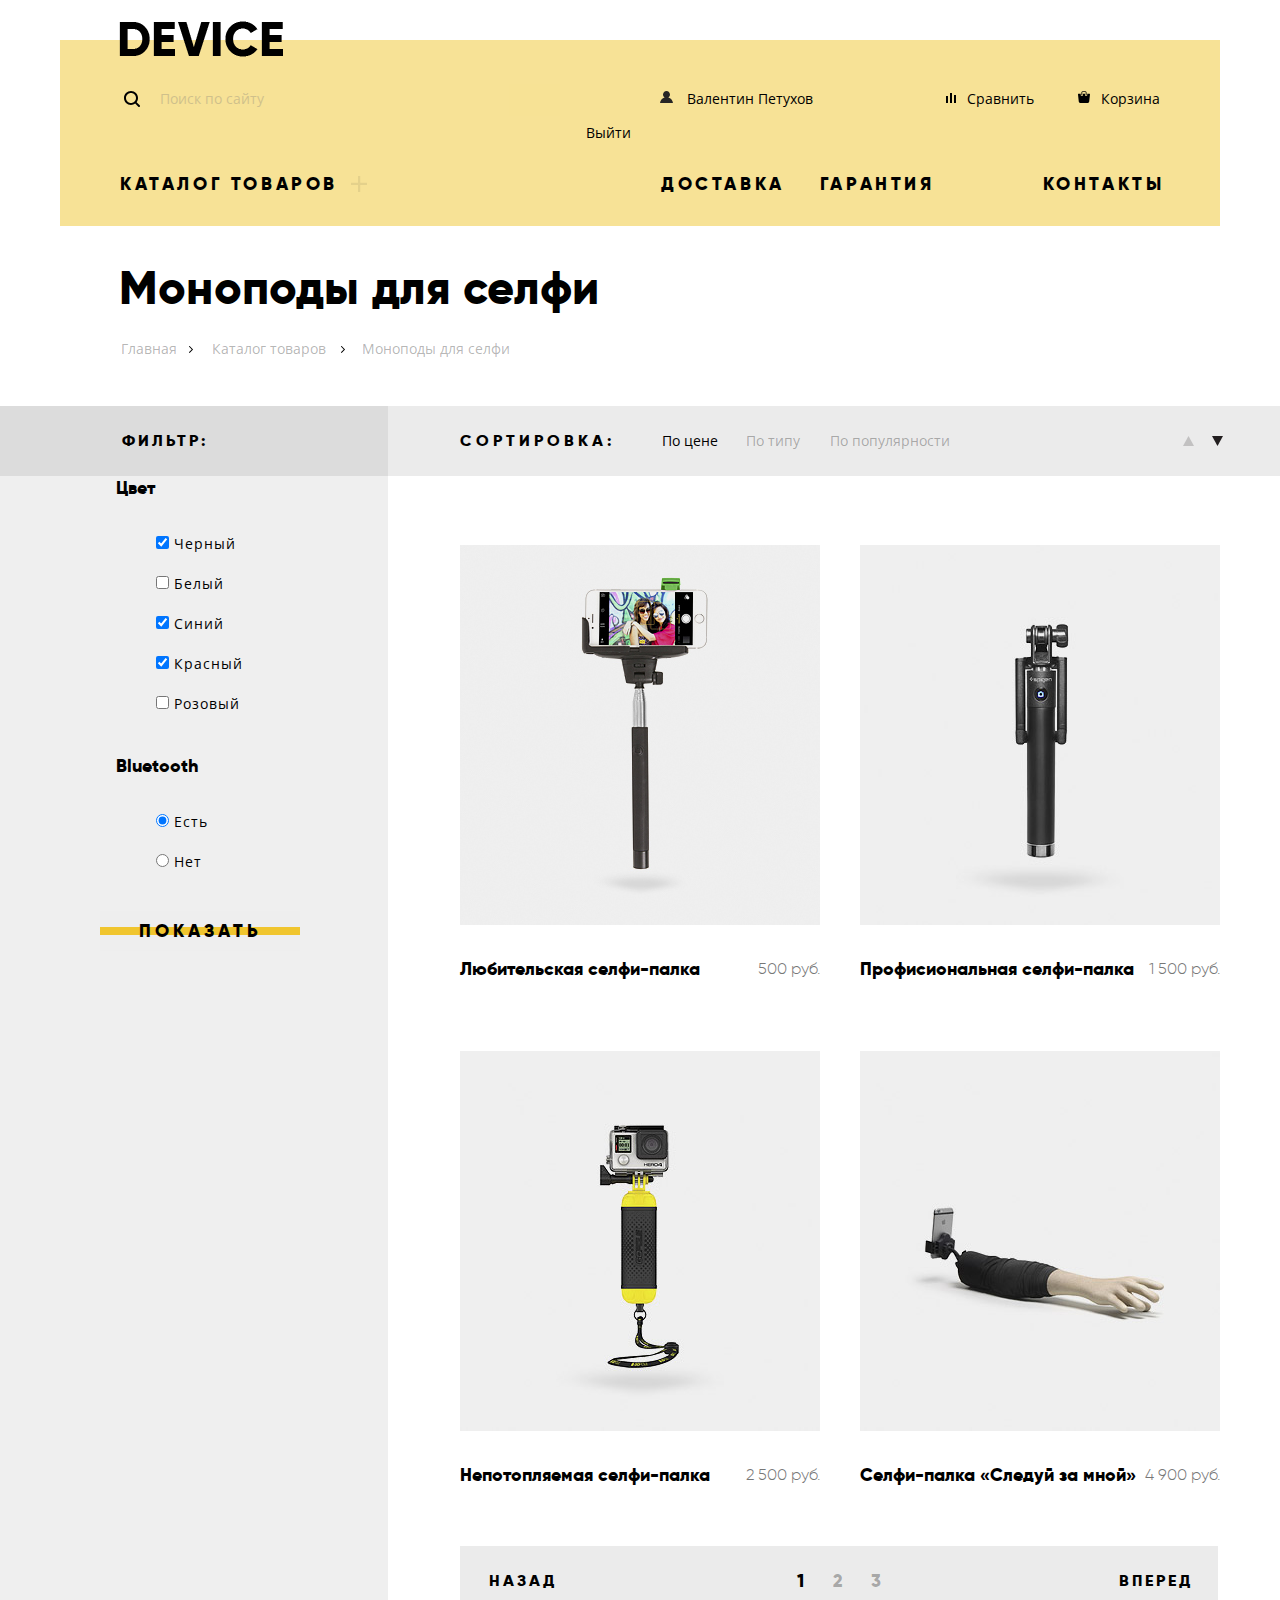
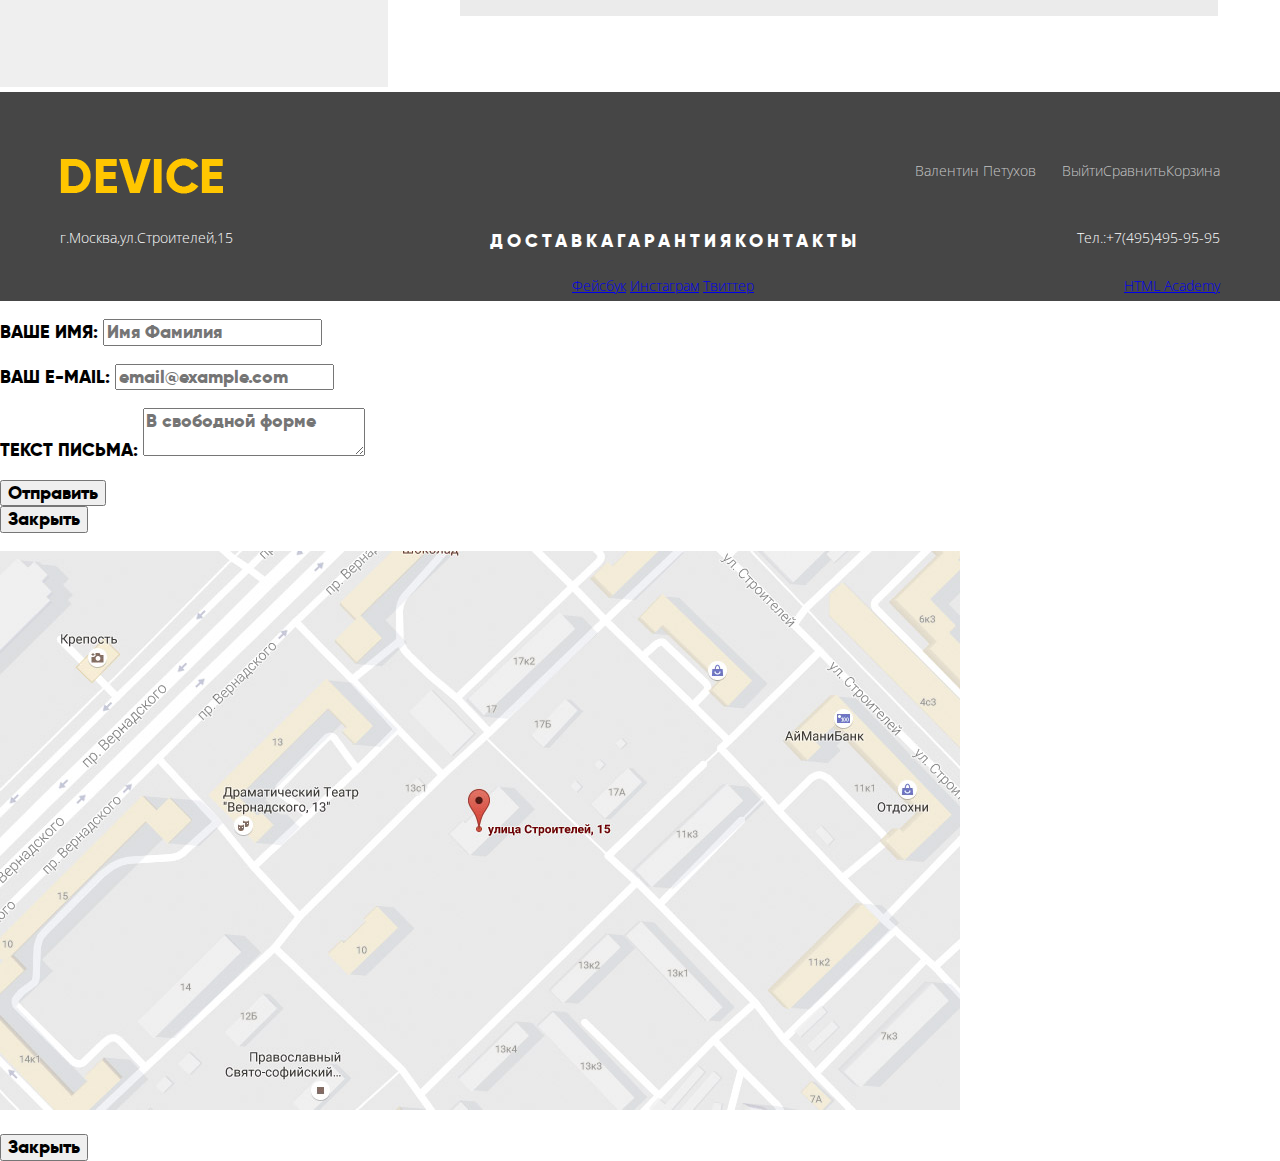
==== commit d516a93c: "Слайдер с видами услуг" ====
--- a/catalog.html
+++ b/catalog.html
@@ -21,9 +21,9 @@
                 <input class="form-search-submit" type="submit" value="Найти">
               </form>
             </li>
-            <li class="login-link"><a href="#"><span>Валентин Петухов</span></a><button type="button">Выйти</button></li>
-            <li class="compare-link"><a href="#">Сравнить</a></li>
-            <li class="basket-link"><a href="#">Корзина</a></li>
+            <li class="user-login-link"><a href="#"><span>Валентин Петухов</span></a><button type="button">Выйти</button></li>
+            <li class="user-compare-link"><a href="#">Сравнить</a></li>
+            <li class="user-basket-link"><a href="#">Корзина</a></li>
           </ul>
           <ul class="site-navigation">
             <li><a href="#">Каталог товаров</a></li>
@@ -149,7 +149,7 @@
               <img class="logo" src="img/footer-logo.png" width="163" height="36" alt="Логотип интернет-магазина Девайс">
             </a>
             <ul class="footer-user-navigation">
-              <li class="login-link"><a href="#"><span>Валентин Петухов</span></a><button class="user-nav-btn" type="button">Выйти</button></li>
+              <li class="footer-login-link"><a href="#"><span>Валентин Петухов</span></a><button class="user-nav-btn" type="button">Выйти</button></li>
                 <li><a href="#">Сравнить</a></li>
                 <li><a href="#">Корзина</a></li>
               </ul>
--- a/css/style.css
+++ b/css/style.css
@@ -18,15 +18,12 @@
 input[type="checkbox"].visually-hidden,
 input[type="radio"].visually-hidden {
   position: absolute;
-
   width: 1px;
   height: 1px;
   margin: -1px;
   border: 0;
   padding: 0;
-
   white-space: nowrap;
-
   clip-path: inset(100%);
   clip: rect(0 0 0 0);
   overflow: hidden;
@@ -34,7 +31,7 @@
 
 body {
     margin: 0;
-    padding: 0 20px 0 20px;
+    padding: 0;
     font-family: 'gilroyextrabold', Arial, sans-serif;
     font-size: 18px;
     line-height: 24px;
@@ -52,10 +49,11 @@
 .main-navigation {
     display: flex;
     flex-direction: column;
+    position: relative;
 }
 
 .main-header-catalog {
-    margin: 0 auto;
+    margin: 40px auto 0;
     width: 1160px;
     height: 186px;
     background: rgb(247, 226, 150);
@@ -68,25 +66,86 @@
     padding: 0;
     font-family: 'Open Sans', sans-serif;
     font-size: 14px;
-    line-height: 30px;
+    line-height: 34px;
     font-weight: 400;
     text-transform: none;
     margin-bottom: 20px;
 }
 
 .login-link {
-    margin-left: auto;
+    margin-left: 97px;
+}
+
+.compare-link a{
+    padding-left: 21px;
+    margin-left: 211px;
+    background-image: url(../img/compare-icon.svg);
+    background-repeat: no-repeat;
+    background-position: 0px 5px; 
+}
+
+.basket-link a{
+    padding-left: 23px;
+    margin-left: 44px;
+    background-image: url(../img/cart-icon.svg);
+    background-repeat: no-repeat;
+    background-position: 0px 3px; 
+}
+
+.user-login-link a{
+    margin-left: 99px;
+    padding-left: 28px;
+    background-image: url(../img/user-icon.svg);
+    background-repeat: no-repeat;
+    background-position: 1px 2px; 
+}
+.user-compare-link a{
+    padding-left: 23px;
+    margin-left: 63px;
+    background-image: url(../img/compare-icon.svg);
+    background-repeat: no-repeat;
+    background-position: 2px 4px; 
+}
+
+.user-basket-link a{
+    padding-left: 23px;
+    margin-left: 44px;
+    background-image: url(../img/cart-icon.svg);
+    background-repeat: no-repeat;
+    background-position: 0px 2px; 
 }
 
 .site-navigation {
     display: flex;
     width: 1040px;
     margin: 0 auto;
+    margin-left: 60px;
     padding: 0;
 }
 
+.site-navigation a {
+    display: block;
+    position: relative;
+    letter-spacing: 3.6px;
+}
+
+.site-navigation li:nth-child(1) a{
+    width: 250px;
+    background-image: url(../img/plus.svg);
+    background-repeat: no-repeat;
+    background-position: 231px 4px; 
+}
+
 .site-navigation li:nth-child(2) {
-    margin-left: auto;
+    margin-left: 291px;
+}
+
+.site-navigation li:nth-child(3) {
+    margin-left: 35px;
+}
+
+.site-navigation li:nth-child(4) {
+    margin-left: 108px;
 }
 
 .types-goods  li:nth-child(1) {
@@ -105,12 +164,25 @@
     border: none;
     background: rgb(247, 226, 150);
 }
-
 .login-link button {
+    width: 80px;
     font: inherit;
     border: none;
     cursor: pointer;
     background: none;
+    padding: 0 0 2px 23px;
+    background-image: url(../img/user-icon.svg);
+    background-repeat: no-repeat;
+    background-position: 4px 10px; 
+}
+
+.user-login-link button,
+.footer-login-link button {
+    font: inherit;
+    border: none;
+    cursor: pointer;
+    background: none;
+    margin-left: 26px;
     padding: 0 0 2px 0;
 }
 
@@ -118,6 +190,12 @@
 .site-navigation a {
     color: rgb(0, 0, 0);
     text-decoration: none;
+}
+
+.main-header-logo {
+    position: relative;
+    top: -19px;
+    left: 59px;
 }
 
 .main-header-logo:hover,
@@ -135,13 +213,15 @@
 .user-navigation button:focus,
 .site-navigation a:hover,
 .site-navigation a:focus {
-    color: rgba(0, 0, 0, 0.6);
+    color: rgb(0, 0, 0);
+    opacity: 0.6;
 }
 
 .user-navigation a:active,
 .user-navigation button:active,
 .site-navigation a:active {
-    color: rgba(0, 0, 0, 0.3);
+    color: rgb(0, 0, 0);
+    opacity: 0.3;
 }
 
 .form-navigation {
@@ -159,6 +239,18 @@
     border-bottom: 2px solid transparent;
 }
 
+.form-navigation::before {
+    content: "";
+    position: absolute;
+    top: 9px;
+    left: 4px;
+    width: 16px;
+    height: 16px;
+    background-image: url(../img/search-icon.svg);
+    background-repeat: no-repeat;
+    z-index: 10;
+}
+
 .form-navigation .form-search-text:hover{
     opacity: 0.6;
 }
@@ -172,7 +264,7 @@
 
 .form-navigation input.form-search-submit {
     position: absolute;
-    top: -17px;
+    top: -15px;
     right: 0;
     width: 85px;
     height: 49px;
@@ -234,9 +326,16 @@
 }
 
 .products-item {
+    display: flex;
+    justify-content: center;
+    align-items: center;
+}
+
+.products-item {
     width: 160px;
     height: 160px;
     background-color: rgb(247, 226,150);
+    margin-bottom: 34px;
 }
 
 
@@ -312,12 +411,384 @@
     padding: 0 0 16px 0;
 }
 
+/* Стили слайдера */
+.slider {
+    position: relative;
+}
+
+.container-slider {
+    position: relative;
+    top: -112px;
+    left: 5px;
+    width: 1076px;
+    height: 490px;
+    margin-bottom: -10px;
+    box-sizing: border-box;
+    z-index: 2;
+}
+
+
+.slider-controls {
+    position: absolute;
+    right: -50px;
+    bottom: 160px;
+    width: 93px;
+    height: 12px;
+    transform: translateX(-50%);
+}
+
+.slider-controls label{
+    position: relative;
+    display: inline-block;
+    width: 12px;
+    height: 12px;
+    padding: 8px;
+    border-radius: 50%;
+    cursor: pointer;
+}
+
+.slider-controls label::after {
+    content: "";
+    position: absolute;
+    top: px;
+    left: 8px;
+    z-index: 1;
+    width: 12px;
+    height: 12px;
+    background: rgb(255, 255, 255);
+    border: 1px solid rgb(0, 0, 0);
+    border-radius: 50%;
+
+}
+
+.slider-list {
+    margin: 0;
+    padding: 0;
+    list-style: none;
+}
+
+.slider-item {
+    width: 1076px;
+    height: 500px;
+}
+
+.slider-one-decorative-element {
+    position: absolute;
+    top: 10px;
+    right: -20px;
+    width: 166px;
+    height: 131px;
+    background-image: url(../img/one.png);
+    background-repeat: no-repeat;
+    background-position: 0px 0px;
+    z-index: -1;
+}
+
+.slider-two-decorative-element {
+    position: absolute;
+    top: 10px;
+    right: -20px;
+    width: 198px;
+    height: 131px;
+    background-image: url(../img/two.png);
+    background-repeat: no-repeat;
+    background-position: 0px 0px;
+    z-index: -1;
+}
+
+.slider-three-decorative-element {
+    position: absolute;
+    top: 10px;
+    right: -20px;
+    width: 201px;
+    height: 131px;
+    background-image: url(../img/three.png);
+    background-repeat: no-repeat;
+    background-position: 0px 0px;
+    z-index: -1;
+}
+
+.slider-decorative-element {
+    position: absolute;
+    top: 39px;
+    right: 380px;
+    width: 100px;
+    height: 7px;
+    background-color: rgb(255, 255, 255);
+}
+
+.slider-position {
+    display: flex;
+    flex-direction: column;
+    align-items: flex-end;
+}
+
+.slider-item h3 {
+    width: 394px;
+    margin: 0;
+    margin-top: 80px;
+    margin-right: 87px;
+    margin-bottom: 19px;
+    font-size: 47px;
+    font-weight: 400;
+    line-height: 56px;
+    letter-spacing: 0.17px;
+    text-transform: none;
+}
+
+h3.header-width {
+    width: 494px;
+    margin-right: -10px;
+}
+
+.slider-item p {
+    width: 481px;
+    margin: 0;
+    margin-bottom: 43px;
+    font-family: 'Open Sans', sans-serif;
+    font-size: 15px;
+    font-weight: 300;
+    line-height: 30px;
+    letter-spacing: 0.15px;
+    text-transform: none;
+}
+
+.slider-item table {
+    margin-right: 50px;
+}
+
+table.table-slider-two {
+    margin-right: 323px;
+}
+
+table.table-slider-three {
+    margin-right: 168px;
+}
+
+.slider-item .number-decor{
+    font-family: 'gilroylight', sans-serif;
+    font-size: 36px;
+    font-weight: 300;
+    line-height: 48px;
+    letter-spacing: 0.36px;
+    text-transform: none;
+}
+
+.slider-item .text-decor {
+    font-family: 'Open Sans', sans-serif;
+    font-size: 13px;
+    font-weight: 300;
+    line-height: 20px;
+    letter-spacing: 0.13px;
+    text-transform: none;
+}
+
+.table-slider-one td:nth-child(1) {
+    width: 155px;
+}
+
+.table-slider-one td:nth-child(2) {
+    width: 134px;
+}
+
+.table-slider-three td:nth-child(1) {
+    width: 155px;
+}
+
+.table-slider-three td:nth-child(2) {
+    width: 134px;
+}
+
+.slider-item {
+    display: none;
+}
+
+.slider-item:nth-child(1) {
+    background-image: url("../img/slider-one.png");
+    background-repeat: no-repeat;
+    background-position: 85px 0px;
+}
+
+.slider-item:nth-child(2) {
+    background-image: url("../img/slider-two.png");
+    background-repeat: no-repeat;
+    background-position: 112px 13px;
+}
+
+.slider-item:nth-child(3) {
+    background-image: url("../img/slider-three.png");
+    background-repeat: no-repeat;
+    background-position: 24px 66px;
+}
+
+#product-1:checked ~ .slider-list .slider-item:nth-child(1) {
+    display: block;
+}
+
+#product-2:checked ~ .slider-list .slider-item:nth-child(2) {
+    display: block;
+}
+
+#product-3:checked ~ .slider-list .slider-item:nth-child(3) {
+    display: block;
+}
+
+#product-1:checked ~ .slider-controls .slider-controls-item--1::before,
+#product-2:checked ~ .slider-controls .slider-controls-item--2::before,
+#product-3:checked ~ .slider-controls .slider-controls-item--3::before {
+    content: "";
+    position: absolute;
+    top: 16px;
+    left: 16px;
+    z-index: 2;
+    width: 4px;
+    height: 4px;
+    margin: -4px;
+    border: 1px solid rgb(0, 0, 0);
+    border-radius: 50%;
+}
+
+/* Стили второго слайдера */
+
+
+.services-slider-container {
+    position: relative;
+    width: 100%;
+    height: 288px;
+    margin-bottom: 94px;
+    background-color: #e5e5e5;
+}
+
+.service-slider-control {
+    position: absolute;
+    top: -19px;
+    width: 160px;
+    height: 180px;
+}
+
+.service-slider-control label{
+    display: block;
+    position: relative;
+    width: 160px;
+    height: 40px;
+    text-align: center;
+    text-transform: uppercase;
+    letter-spacing: 2.15px;
+}
+
+.services-slider-decor {
+    font-size: 18px;
+    text-transform: uppercase;
+    line-height: 40px;
+    margin-bottom: 24px;
+    border: none;
+    color: rgb(0, 0, 0);
+    text-decoration: none;
+    background: linear-gradient(to bottom, rgba(255,255,255,0.0) 40%,rgba(240,197,46,1) 40%,rgba(240,197,46,1) 60%,rgba(255,255,255,0.0) 60%);
+}
+
+.services-slider-decor:hover {
+    background: rgb(240, 197, 46);
+}
+
+.service-slider-list {
+    position: absolute;
+    margin: 0;
+    left: 382px;
+    top: -14px;
+    padding: 0;
+    list-style: none;
+}
+
+.service-slider-item {
+    width: 465px;
+    padding: 0 20px 0 20px;
+}
+
+.service-slider-item h3 {
+    margin: 0;
+    padding: 0;
+    margin-bottom: 42px;
+    font-size: 47px;
+    font-weight: 400;
+    letter-spacing: 0.21px;
+    text-transform: none;
+}
+
+.service-slider-item p {
+    margin: 0;
+    padding: 0;
+    font-family: "Open Sans", sans-serif;
+    font-size: 15px;
+    font-weight: 300;
+    line-height: 30px;
+    letter-spacing: 0.15px;
+    text-transform: none;
+}
+
+.service-slider-item {
+    display: none;
+}
+
+#delivery:checked ~ .service-slider-list .service-slider-item:nth-child(1) {
+    display: block;
+}
+  
+#warranty:checked ~ .service-slider-list .service-slider-item:nth-child(2) {
+    display: block;
+}
+  
+#credit:checked ~ .service-slider-list .service-slider-item:nth-child(3) {
+    display: block;
+}
+
+#delivery:checked ~ .service-slider-control .service-controls-item--1::before {
+    content: "Доставка";
+    position: absolute;
+    top: 0px;
+    left: 0px;
+    z-index: 2;
+    width: 257px;
+    height: 40px;
+    text-align: left;
+    padding-left: 21px;
+    background: rgb(0,0,0);
+    color: #f7e184;
+}
+
+#warranty:checked ~ .service-slider-control .service-controls-item--2::before {
+    content: "Гарантия";
+    position: absolute;
+    top: 0px;
+    left: 0px;
+    z-index: 2;
+    width: 252px;
+    height: 40px;
+    text-align: left;
+    padding-left: 26px;
+    background: rgb(0,0,0);
+    color: #f7e184;
+}
+
+#credit:checked ~ .service-slider-control .service-controls-item--3::before {
+    content: "Кредит";
+    position: absolute;
+    top: 0px;
+    left: 0px;
+    z-index: 2;
+    width: 240px;
+    height: 40px;
+    text-align: left;
+    padding-left: 38px;
+    background: rgb(0,0,0);
+    color: #f7e184;
+}
+
 /* Стили каталога */
 .container-catalog {
     display: flex;
     flex-direction: column;
     margin: 0 auto;
-    width: 1440px;
 }
 
 .catalog-columns {
@@ -450,7 +921,9 @@
 }
 
 .pagination-list li:nth-child(3),
-.pagination-list li:nth-child(4) {margin-left: -184px}
+.pagination-list li:nth-child(4) {
+    margin-left: -184px
+}
 
 /* Стли кнопок */
 .button {
@@ -491,6 +964,16 @@
     width: 260px;
 }
 
+.button-sllider {
+    display: block;
+    text-align: center;
+    line-height: 40px;
+    width: 220px;
+    height: 40px;
+    margin-right: 259px;
+    margin-bottom: 46px;
+}
+
 .button:hover,
 .button:focus,
 .button-filter:hover,
@@ -622,7 +1105,7 @@
 }
 
 .wrapper-bg {
-    width: 970px;
+    width: 963px;
     background: rgb(235, 235, 235);
 }
 
@@ -735,7 +1218,7 @@
 
 /* Стили footer */
 .main-footer {
-    width: 1440px;
+    width: 100%;
     margin: 80px auto 0;
     background: rgb(70, 70, 70);
     font-family: 'Open Sans', sans-serif;
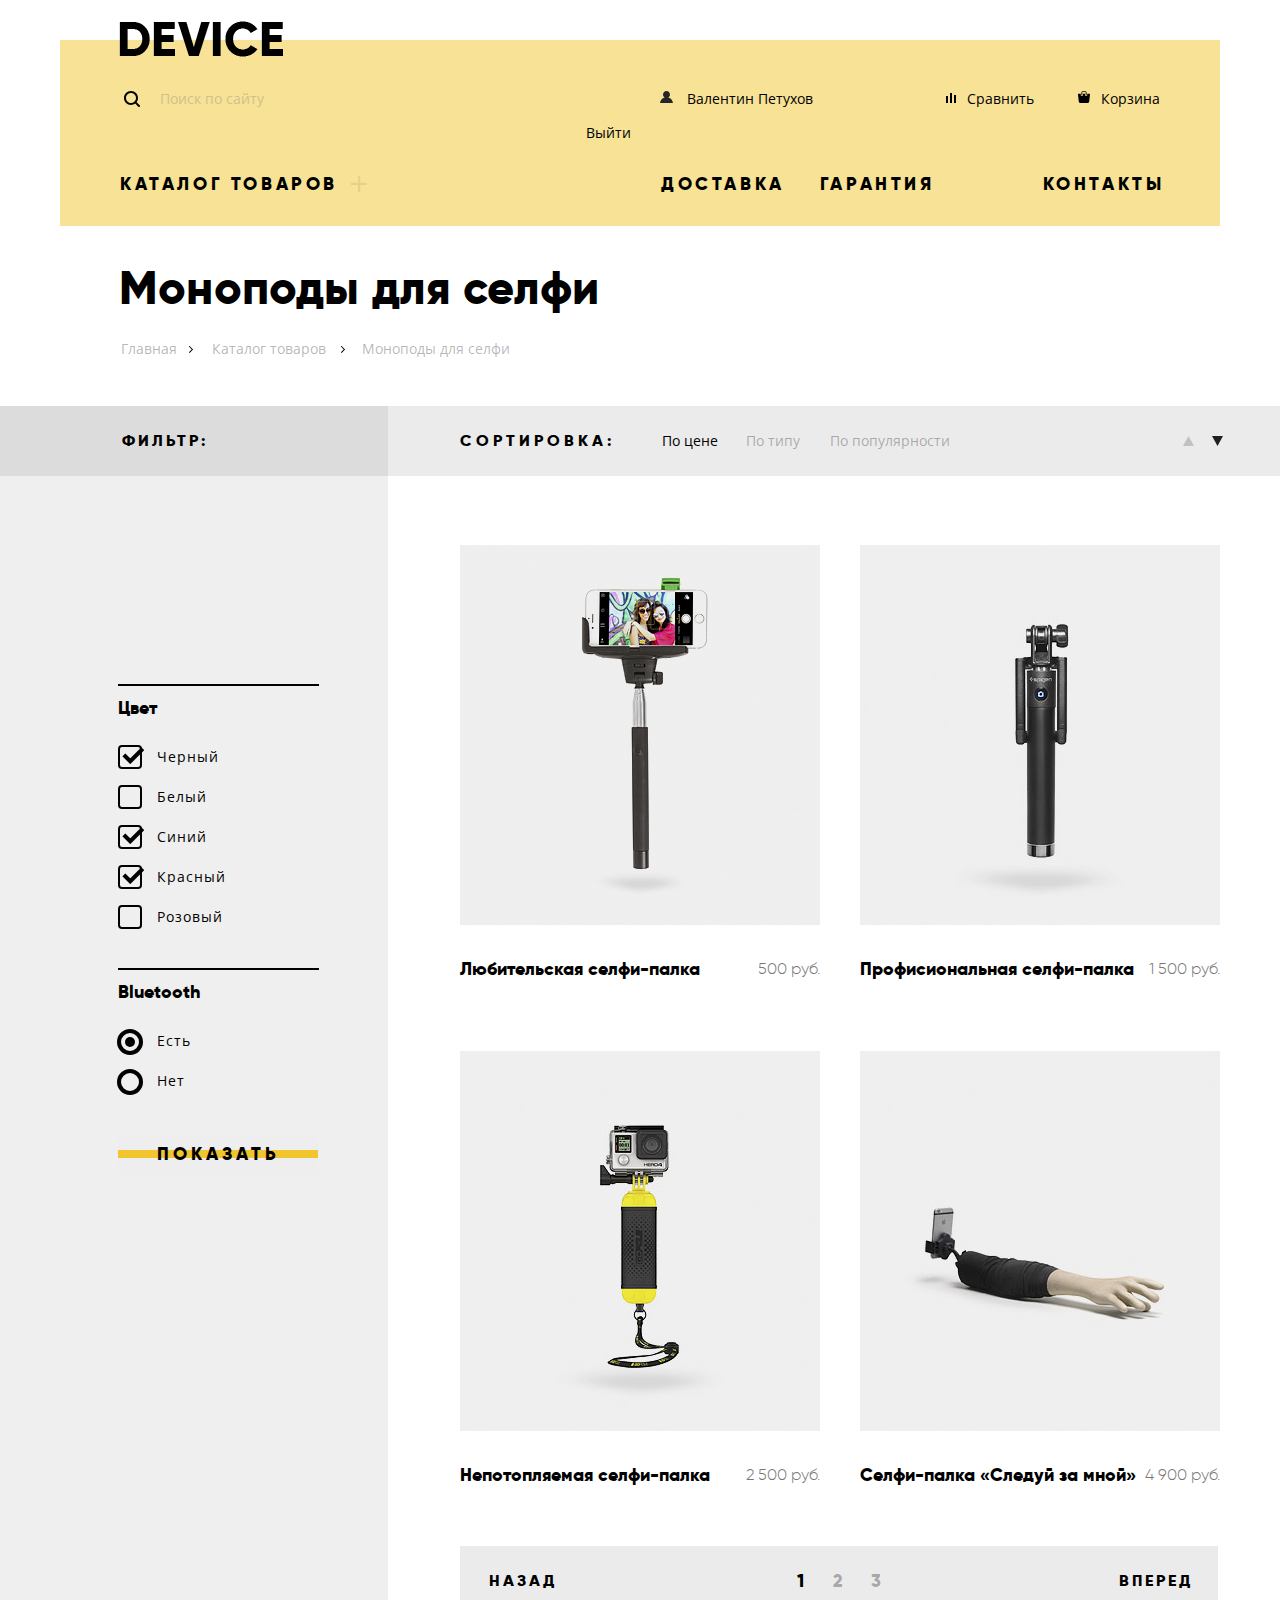
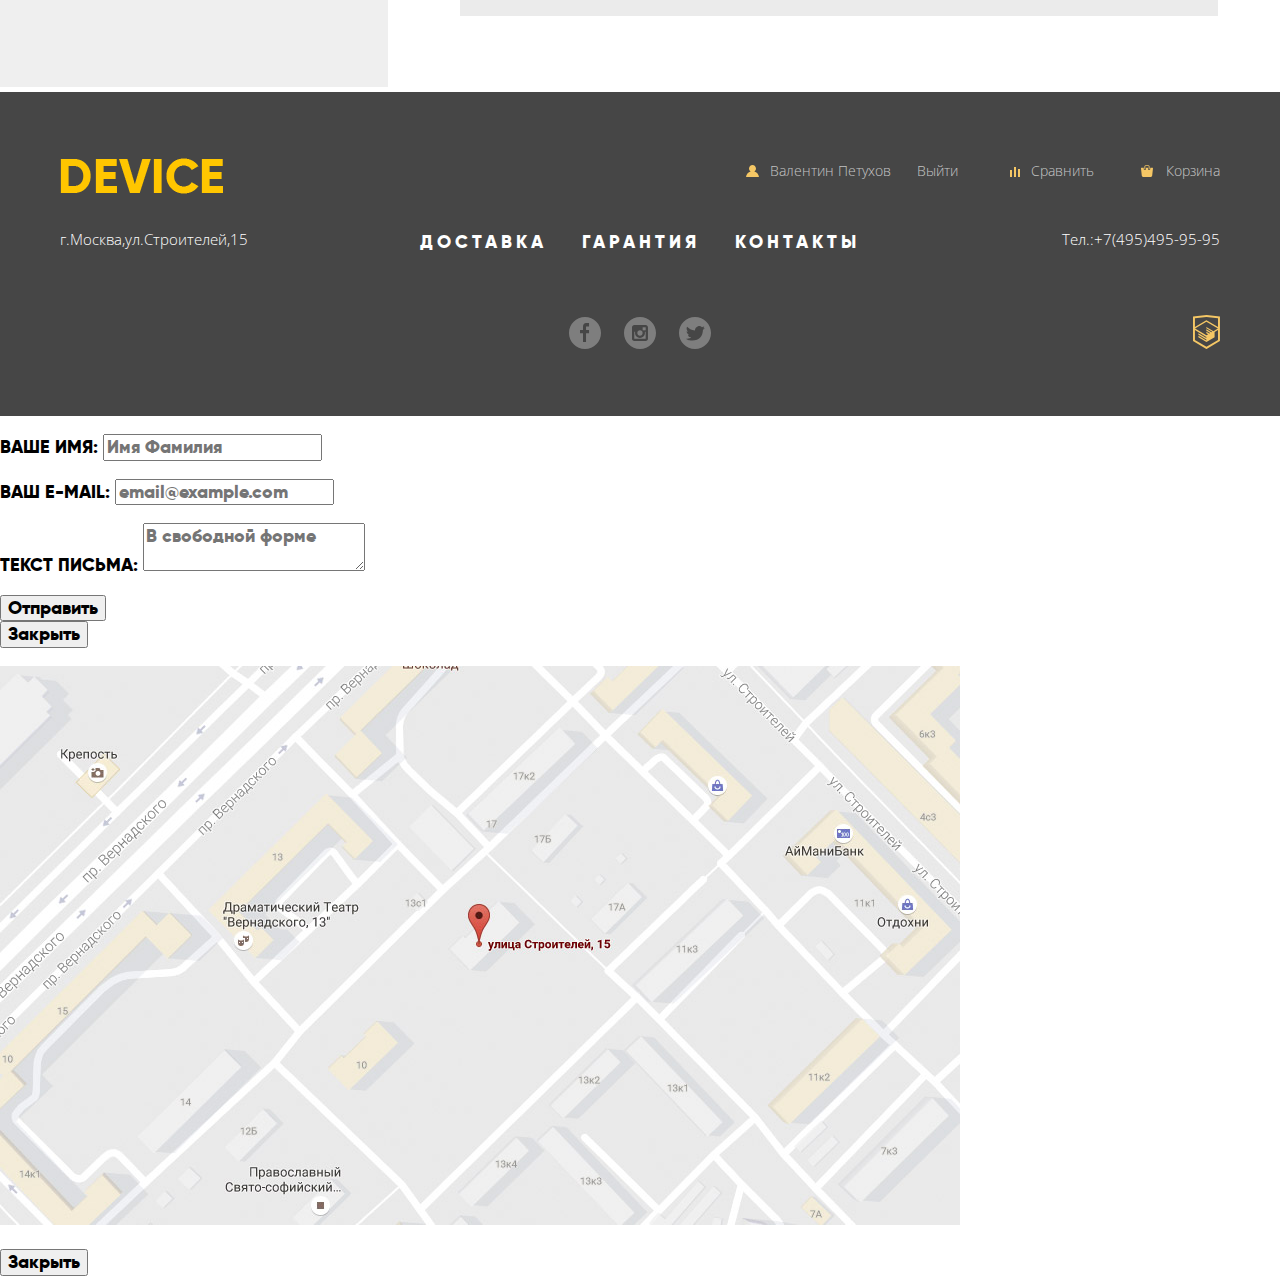
==== commit 26abbcd1: "Завершение оформления элементов страницы каталога." ====
--- a/catalog.html
+++ b/catalog.html
@@ -53,38 +53,38 @@
             <form class="filter" action="https://echo.htmlacademy.ru" method="GET">
               <fieldset>
                 <legend>Цвет</legend>
-                <ul class="filter-option">
-                  <li>
-                    <input id="filter-black" type="checkbox" class="visually-hidden1 filter-input-checkbox" name="black" checked>
+                <ul>
+                  <li class="filter-option">
+                    <input id="filter-black" type="checkbox" class="visually-hidden filter-input-checkbox" name="black" checked>
                     <label for="filter-black">Черный</label>
                   </li>
-                  <li>
-                    <input id="filter-white" type="checkbox" class="visually-hidden1 filter-input-checkbox" name="white">
+                  <li class="filter-option">
+                    <input id="filter-white" type="checkbox" class="visually-hidden filter-input-checkbox" name="white">
                     <label for="filter-white">Белый</label>
                   </li>
-                  <li>
-                    <input id="filter-blue" type="checkbox" class="visually-hidden1 filter-input-checkbox" name="blue" checked>
+                  <li class="filter-option">
+                    <input id="filter-blue" type="checkbox" class="visually-hidden filter-input-checkbox" name="blue" checked>
                     <label for="filter-blue">Синий</label>
                   </li>
-                  <li>
-                    <input id="filter-red" type="checkbox" class="visually-hidden1 filter-input-checkbox" name="red" checked>
+                  <li class="filter-option">
+                    <input id="filter-red" type="checkbox" class="visually-hidden filter-input-checkbox" name="red" checked>
                     <label for="filter-red">Красный</label>
                   </li>
-                  <li>
-                    <input id="filter-pink" type="checkbox" class="visually-hidden1 filter-input-checkbox" name="pink">
+                  <li class="filter-option">
+                    <input id="filter-pink" type="checkbox" class="visually-hidden filter-input-checkbox" name="pink">
                     <label for="filter-pink">Розовый</label>
                   </li>
                 </ul>
               </fieldset>
               <fieldset>
                 <legend>Bluetooth</legend>
-                <ul class="filter-option">
-                  <li>
-                    <input id="Bluetooth-off" class="visually-hidden1 filter-input-radio" type="radio" name="Bluetooth-type" value="Bluetooth-off" checked>
+                <ul>
+                  <li class="filter-option">
+                    <input id="Bluetooth-off" class="visually-hidden filter-input-radio" type="radio" name="Bluetooth-type" value="Bluetooth-off" checked>
                     <label for="Bluetooth-off">Есть</label>
                   </li>
-                  <li>
-                    <input id="Bluetooth-on" class="visually-hidden1 filter-input-radio" type="radio" name="Bluetooth-type" value="Bluetooth-on">
+                  <li class="filter-option">
+                    <input id="Bluetooth-on" class="visually-hidden filter-input-radio" type="radio" name="Bluetooth-type" value="Bluetooth-on">
                     <label for="Bluetooth-on">Нет</label>
                   </li>
                 </ul>
@@ -148,7 +148,7 @@
             <a href="" class="footer-logo">
               <img class="logo" src="img/footer-logo.png" width="163" height="36" alt="Логотип интернет-магазина Девайс">
             </a>
-            <ul class="footer-user-navigation">
+            <ul class="footer-user-navigation-catalog">
               <li class="footer-login-link"><a href="#"><span>Валентин Петухов</span></a><button class="user-nav-btn" type="button">Выйти</button></li>
                 <li><a href="#">Сравнить</a></li>
                 <li><a href="#">Корзина</a></li>
@@ -168,13 +168,58 @@
         </div> 
         <div class="footer-bottom">
           <div class="footer-social">
-            <a href="#" class="social-btn">Фейсбук</a>
-            <a href="#" class="social-btn">Инстаграм</a>
-            <a href="#" class="social-btn">Твиттер</a>
+            <ul>
+              <li class-"social-item">
+                  <a href="#" class="social-btn"><span class="visually-hidden">Фейсбук</span>
+                    <svg version="1.1" id="Layer_1" xmlns="http://www.w3.org/2000/svg" xmlns:xlink="http://www.w3.org/1999/xlink" x="0px" y="0px"
+                         width="32px" height="32px" viewBox="0 0 32 32" enable-background="new 0 0 32 32" xml:space="preserve">
+                      <path fill="#FFFFFF" d="M16,0C7.164,0,0,7.163,0,16s7.164,16,16,16c8.837,0,16-7.164,16-16S24.837,0,16,0z M20.062,9.455h-3.021
+                            v3.444h3.021v3.445h-3.021v8.61h-3.021v-8.61H11v-3.445h3.021V9.455c0-1.902,1.353-3.445,3.021-3.445h3.021V9.455z"/>
+                   </svg>
+                  </a>
+              </li>
+              <li class-"social-item">
+                <a href="#" class="social-btn"><span class="visually-hidden">Инстаграм</span>
+                  <svg version="1.1" id="Layer_1" xmlns="http://www.w3.org/2000/svg" xmlns:xlink="http://www.w3.org/1999/xlink" x="0px" y="0px"
+                         width="32px" height="32px" viewBox="0 0 32 32" enable-background="new 0 0 32 32" xml:space="preserve">
+                    <g>
+                      <path fill="#FFFFFF" d="M20.916,16c0,2.728-2.211,4.938-4.938,4.938S11.039,18.728,11.039,16c0-0.394,0.051-0.773,0.138-1.14
+                              h-0.897v6.838h11.396V14.86h-0.897C20.865,15.227,20.916,15.606,20.916,16z"/>
+                      <path fill="#FFFFFF" d="M15.978,18.659c1.466,0,2.659-1.193,2.659-2.659s-1.193-2.659-2.659-2.659
+                              c-1.466,0-2.659,1.193-2.659,2.659S14.511,18.659,15.978,18.659z"/>
+                      <rect x="18.637" y="10.302" fill="#FFFFFF" width="3.039" height="3.039"/>
+                      <path fill="#FFFFFF" d="M16,0C7.164,0,0,7.164,0,16c0,8.837,7.164,16,16,16c8.837,0,16-7.163,16-16C32,7.164,24.837,0,16,0z
+                             M23.955,21.698c0,1.254-1.025,2.279-2.279,2.279H10.279C9.026,23.978,8,22.952,8,21.698V10.302c0-1.253,1.026-2.279,2.279-2.279
+                             h11.396c1.254,0,2.279,1.026,2.279,2.279V21.698z"/>
+                    </g>
+                  </svg>
+                </a>
+              </li>
+              <li class-"social-item">
+                <a href="#" class="social-btn"><span class="visually-hidden">Твиттер</span>
+                  <svg version="1.1" xmlns="http://www.w3.org/2000/svg" xmlns:xlink="http://www.w3.org/1999/xlink" x="0px" y="0px" width="32px"
+                       height="32px" viewBox="0 0 32 32" enable-background="new 0 0 32 32" xml:space="preserve">
+                    <g id="Layer_1"></g>
+                    <g id="Layer_2">
+                      <path fill="#FFFFFF" d="M16,0C7.164,0,0,7.164,0,16c0,8.837,7.164,16,16,16c8.837,0,16-7.163,16-16C32,7.164,24.837,0,16,0z
+                            M23.944,12.809c-0.251,6.516-3.463,10.832-10.992,10.702c-0.14,0-0.205,0-0.233,0c-0.015,0-0.021,0-0.021,0
+                            c-0.029,0-0.094,0-0.232,0c-0.447,0-4.543-0.443-5.344-1.823c2.479,0.19,4.247-0.406,5.12-1.136
+                            c-1.048-0.289-2.923-0.461-3.251-2.848c0.384,0.104,0.618,0.221,1.299,0.113c-1.307-0.824-2.758-1.519-2.679-3.643
+                            c0.311,0.317,1.164,0.518,1.46,0.457c-0.768-0.233-2.149-3.244-0.974-4.781c1.984,1.79,4.075,3.482,7.804,3.643
+                            c0.227-2.214,1.24-3.699,3.168-4.325c1.84-0.479,3.255,0.26,3.901,1.138c0.737-0.224,1.453-0.466,2.193-0.685
+                            c-0.004,0.833-0.569,1.463-0.935,1.709c0.747,0.165,1.423-0.475,1.423-0.475C25.467,11.818,24.557,12.58,23.944,12.809z"/>
+                    </g>
+                  </svg>
+                </a>
+              </li>
+            </ul>
           </div>
           <div class="footer-copyright">
-            <!--у span потом задастся картинка через background в стилях!!-->
-            <a href="https://htmlacademy.ru/intensive/htmlcss"><span>HTML Academy</span></a>
+            <a href="https://htmlacademy.ru/intensive/htmlcss"><span class="visually-hidden">HTML Academy</span>
+              <svg version="1.1" fill="#F5C765" id="Layer_1" xmlns="http://www.w3.org/2000/svg" xmlns:xlink="http://www.w3.org/1999/xlink" x="0px" y="0px" width="26.943px" height="34.09px" viewBox="0 0 26.943 34.09" enable-background="new 0 0 26.943 34.09" xml:space="preserve">
+                <path d="M13.62,0.017L13.472,0L0,1.412v24.661l13.473,8.017l13.43-7.99l0.042-0.025V1.412L13.62,0.017z M25.019,12.127L13.495,5.334 L13.494,5.23l-0.087,0.05l-0.088-0.056v0.109L1.925,12.118V3.147l11.548-1.212l11.547,1.212V12.127z M13.405,6.787L24.923,13.5 l-4.479,2.64l-7.093-4.221l-0.014,1.415l5.904,3.513l-0.86,0.507l-5.03-2.992l-0.014,1.415l3.827,2.275l-0.782,0.523l-3.031-1.787 l-0.014,1.413l1.853,1.091l-1.8,1.081L2.034,13.622L13.405,6.787z M1.925,15.127l11.411,6.791l0.016,1.044L5.41,18.234L5.395,19.65 l7.979,4.795l0.018,1.076l-7.973-4.74l-0.013,1.414l8.021,4.822l0.046,0.025l8.143-4.872l-0.011-5.177l3.415-2.036v10.021 L13.472,31.85L1.925,24.979V15.127z"/>
+              </svg>
+            </a>
           </div>
         </div>
       </div>
--- a/css/style.css
+++ b/css/style.css
@@ -369,10 +369,12 @@
 }
 
 .about {
+    position: relative;
     width: 493px;
 }
 
 .contacts {
+    position: relative;
     width: 560px;
 }
 
@@ -409,6 +411,26 @@
     font-size: 16px;
     text-transform: none;
     padding: 0 0 16px 0;
+}
+
+.about h2::before {
+    content: "";
+    position: absolute;
+    top: -14px;
+    left: 1px;
+    width: 80px;
+    height: 7px;
+    background-color: rgb(0, 0, 0);
+}
+
+.contacts h2::before {
+    content: "";
+    position: absolute;
+    top: -14px;
+    left: 1px;
+    width: 80px;
+    height: 7px;
+    background-color: rgb(0, 0, 0);
 }
 
 /* Стили слайдера */
@@ -649,13 +671,19 @@
 }
 
 /* Стили второго слайдера */
-
+.services-slider {
+    position: relative;
+    width: 1435px;
+    margin-left: -136px;
+    margin-bottom: 94px;
+    height: 288px;
+    background-color: #e5e5e5;
+}
 
 .services-slider-container {
     position: relative;
-    width: 100%;
     height: 288px;
-    margin-bottom: 94px;
+    margin-left: 136px;
     background-color: #e5e5e5;
 }
 
@@ -783,6 +811,53 @@
     background: rgb(0,0,0);
     color: #f7e184;
 }
+
+.service-slider-control::after {
+    content: "";
+    position: absolute;
+    top: -81px;
+    right: -125px;
+    width: 7px;
+    height: 319px;
+    background-color: rgb(0, 0, 0);
+}
+
+.service-slider-list li:nth-child(1)::before {
+    content: "";
+    position: absolute;
+    top: -1px;
+    right: -209px;
+    width: 136px;
+    height: 164px;
+    background-image: url(../img/delivery-icon.svg);
+    background-repeat: no-repeat;
+    background-position: 0px 0px;
+}
+
+.service-slider-list li:nth-child(2)::before {
+    content: "";
+    position: absolute;
+    top: -24px;
+    right: -226px;
+    width: 171px;
+    height: 195px;
+    background-image: url(../img/warranty-icon.svg);
+    background-repeat: no-repeat;
+    background-position: 0px 0px;
+}
+
+.service-slider-list li:nth-child(3)::before {
+    content: "";
+    position: absolute;
+    top: -26px;
+    right: -217px;
+    width: 171px;
+    height: 195px;
+    background-image: url(../img/credit-icon.svg);
+    background-repeat: no-repeat;
+    background-position: 0px 0px;
+}
+
 
 /* Стили каталога */
 .container-catalog {
@@ -938,6 +1013,7 @@
 }
 
 .button-filter {
+    margin-top: 2px;
     font-size: 18px;
     text-transform: uppercase;
     line-height: 24px;
@@ -1068,40 +1144,107 @@
     background: rgb(239, 239, 239);
 }
 
-.filter {
-    margin-left: 180px;
+.filtres-wrapper form {
+    padding: 0;
+    margin: 0;
+    margin-top: 208px;
+    margin-left: 198px;
 }
 
 .filter fieldset {
+    padding: 0;
+    margin: 0;
     border: none;
 }
 
 .filter legend {
+    padding-top: 10px;
+    margin-bottom: 25px;
     font-size: 18px;
-    line-height: 24px;
-    text-transform: none;
-}
-
-.filter-option li {
+    text-transform: none;
+    width: 201px;
+    border-top: 2px solid rgb(0, 0, 0);
+}
+
+.filter ul {
+    margin: 0;
+    margin-bottom: 39px;
+    padding: 0;
+}
+
+.filter-option {
     list-style: none;
+    padding-left: 39px;
+    margin-bottom: 16px;
 }
 
 .filter label {
     font-family: 'Open Sans', sans-serif;
     font-size: 14px;
     font-weight: 400;
-    line-height: 40px;
     letter-spacing: 1px;
     text-transform: none;
 }
 
-.filter-option input:disabled + label {
-    color: rgba(0, 0, 0, 0.3);
+.filter-option label {
+    display: block;
+    position: relative;
+    cursor: pointer;
+    user-select: none;
 }
 
 .filter-option input:hover,
 .filter-option input:focus {
     color: rgba(0, 0, 0, 0.6);
+}
+
+.filter-input-checkbox + label::before {
+    content: "";
+    position: absolute;
+    top: 0px;
+    left: -39px;
+    width: 20px;
+    height: 20px;
+    border: 2px solid rgb(0, 0, 0);
+    border-radius: 4px;
+}
+
+.filter-input-checkbox:checked + label::after {
+    content: "";
+    position: absolute;
+    top: 2px;
+    left: -35px;
+    width: 23px;
+    height: 17px;
+    background-image: url(../img/checkbox.png);
+    background-repeat: no-repeat;
+    background-position: 0 0;
+}
+
+.filter-input-radio + label::before {
+    content: "";
+    position: absolute;
+    top: 0px;
+    left: -40px;
+    width: 18px;
+    height: 18px;
+    border: 4px solid rgb(0, 0, 0);
+    border-radius: 50%;
+}
+
+.filter-input-radio:checked + label::after {
+    content: "";
+    position: absolute;
+    top: 8px;
+    left: -32px;
+    width: 10px;
+    height: 10px;
+    background-color: rgb(0, 0, 0);
+    border-radius: 50%;
+}
+
+.filter-option input:disabled + label {
+    color: rgba(0, 0, 0, 0.3);
 }
 
 .wrapper-bg {
@@ -1243,7 +1386,7 @@
 .footer-top {
     display: flex;
     margin-top: 50px;
-    margin-bottom: 9px;
+    margin-bottom: 24px;
 }
 
 .footer-logo {
@@ -1264,34 +1407,109 @@
     width: 1160px;
 }
 
-.footer-user-navigation {
+.footer-user-navigation,
+.footer-user-navigation-catalog {
     display: flex;
     margin-left: auto;
+}
+
+.footer-user-navigation li:nth-child(1) a {
+    padding-left: 24px;
+    width: 12px;
+    height: 12px;
+    background-image: url(../img/footer-user-icon.svg);
+    background-repeat: no-repeat;
+    background-position: 0px 4px;
+}
+
+.footer-user-navigation li:nth-child(2) a {
+    margin-left: 47px;
+    padding-left: 21px;
+    width: 12px;
+    height: 12px;
+    background-image: url(../img/footer-compare-icon.svg);
+    background-repeat: no-repeat;
+    background-position: 0px 6px;
+}
+
+
+.footer-user-navigation li:nth-child(3) a {
+    margin-left: 47px;
+    padding-left: 25px;
+    width: 12px;
+    height: 12px;
+    background-image: url(../img/footer-cart-icon.svg);
+    background-repeat: no-repeat;
+    background-position: 0px 4px;
+}
+
+.footer-user-navigation-catalog li:nth-child(1) a {
+    padding-left: 24px;
+    width: 12px;
+    height: 12px;
+    background-image: url(../img/footer-user-icon.svg);
+    background-repeat: no-repeat;
+    background-position: 0px 4px;
+}
+
+.footer-user-navigation-catalog li:nth-child(2) a {
+    margin-left: 52px;
+    padding-left: 21px;
+    width: 12px;
+    height: 12px;
+    background-image: url(../img/footer-compare-icon.svg);
+    background-repeat: no-repeat;
+    background-position: 0px 6px;
+}
+
+
+.footer-user-navigation-catalog li:nth-child(3) a {
+    margin-left: 47px;
+    padding-left: 25px;
+    width: 12px;
+    height: 12px;
+    background-image: url(../img/footer-cart-icon.svg);
+    background-repeat: no-repeat;
+    background-position: 0px 4px;
 }
 
 .footer-middle {
     display: flex;
     justify-content: space-between;
     align-items: center;
+    margin-bottom: 45px;
 }
 
 .footer-middle span {
+    font-size: 15px;
     margin-top: -9px;
 }
 
+.footer-menu {
+    margin-left: -30px;
+    width: 440px;
+}
+
 .footer-site-menu {
     display: flex;
-}
+    justify-content: space-between;
+    padding: 0px;
+    margin: 0px;
+}
+
 
 .footer-user-navigation li,
+.footer-user-navigation-catalog li,
 .footer-site-menu li{
     list-style: none;
 }
 
 .footer-user-navigation a,
 .footer-user-navigation span,
+.footer-user-navigation-catalog a,
+.footer-user-navigation-catalog span,
 .user-nav-btn {
-    color: rgba(255, 255, 255, 0.7);
+    color: rgb(255, 255, 255, 0.7);
     text-decoration: none;
 }
 
@@ -1308,35 +1526,72 @@
 
 .footer-bottom {
     display: flex;
+    margin-bottom: 43px;
 }
 
 .footer-social {
-    margin-left: 512px;
+    margin: 0px;
+    margin-left: 469px;
+    padding: 0px;
+}
+
+.footer-social ul {
+    display: flex;
+}
+
+.footer-social li {
+    list-style: none;
+    margin-right: 23px;
+}
+
+.footer-social li:last-child {
+    margin-right: 0px;
 }
 
 .footer-copyright {
     margin-left: auto;
+    margin-top: 12px;
 }
 
 .footer-user-navigation a:hover,
 .footer-user-navigation a:focus,
 .footer-user-navigation span:hover,
 .footer-user-navigation span:focus,
+.footer-user-navigation-catalog a:hover,
+.footer-user-navigation-catalog a:focus,
+.footer-user-navigation-catalog span:hover,
+.footer-user-navigation-catalog span:focus,
 .user-nav-btn:hover,
 .user-nav-btn:focus {
     color: rgb(255, 255, 255);
 }
 
 .footer-user-navigation a:active,
+.footer-user-navigation-catalog a:active,
 .user-nav-btn:active {
     opacity: 0.3;
 }
-
+.footer-copyright a:hover,
+.footer-site-menu a:focus,
 .footer-site-menu a:hover,
 .footer-site-menu a:focus {
-    color: rgba(255, 255, 255, 0.6);
+    opacity: 0.6;
 }
 
 .footer-site-menu a:active {
-    color: rgba(255, 255, 255, 0.3);
+    opacity: 0.3;
+}
+
+.social-btn {
+    opacity: 0.3;
+}
+
+.social-btn:hover,
+.social-btn:focus {
+    opacity: 1;
+}
+
+.social-btn:active,
+.footer-site-menu a:active {
+    opacity: 0.1;
 }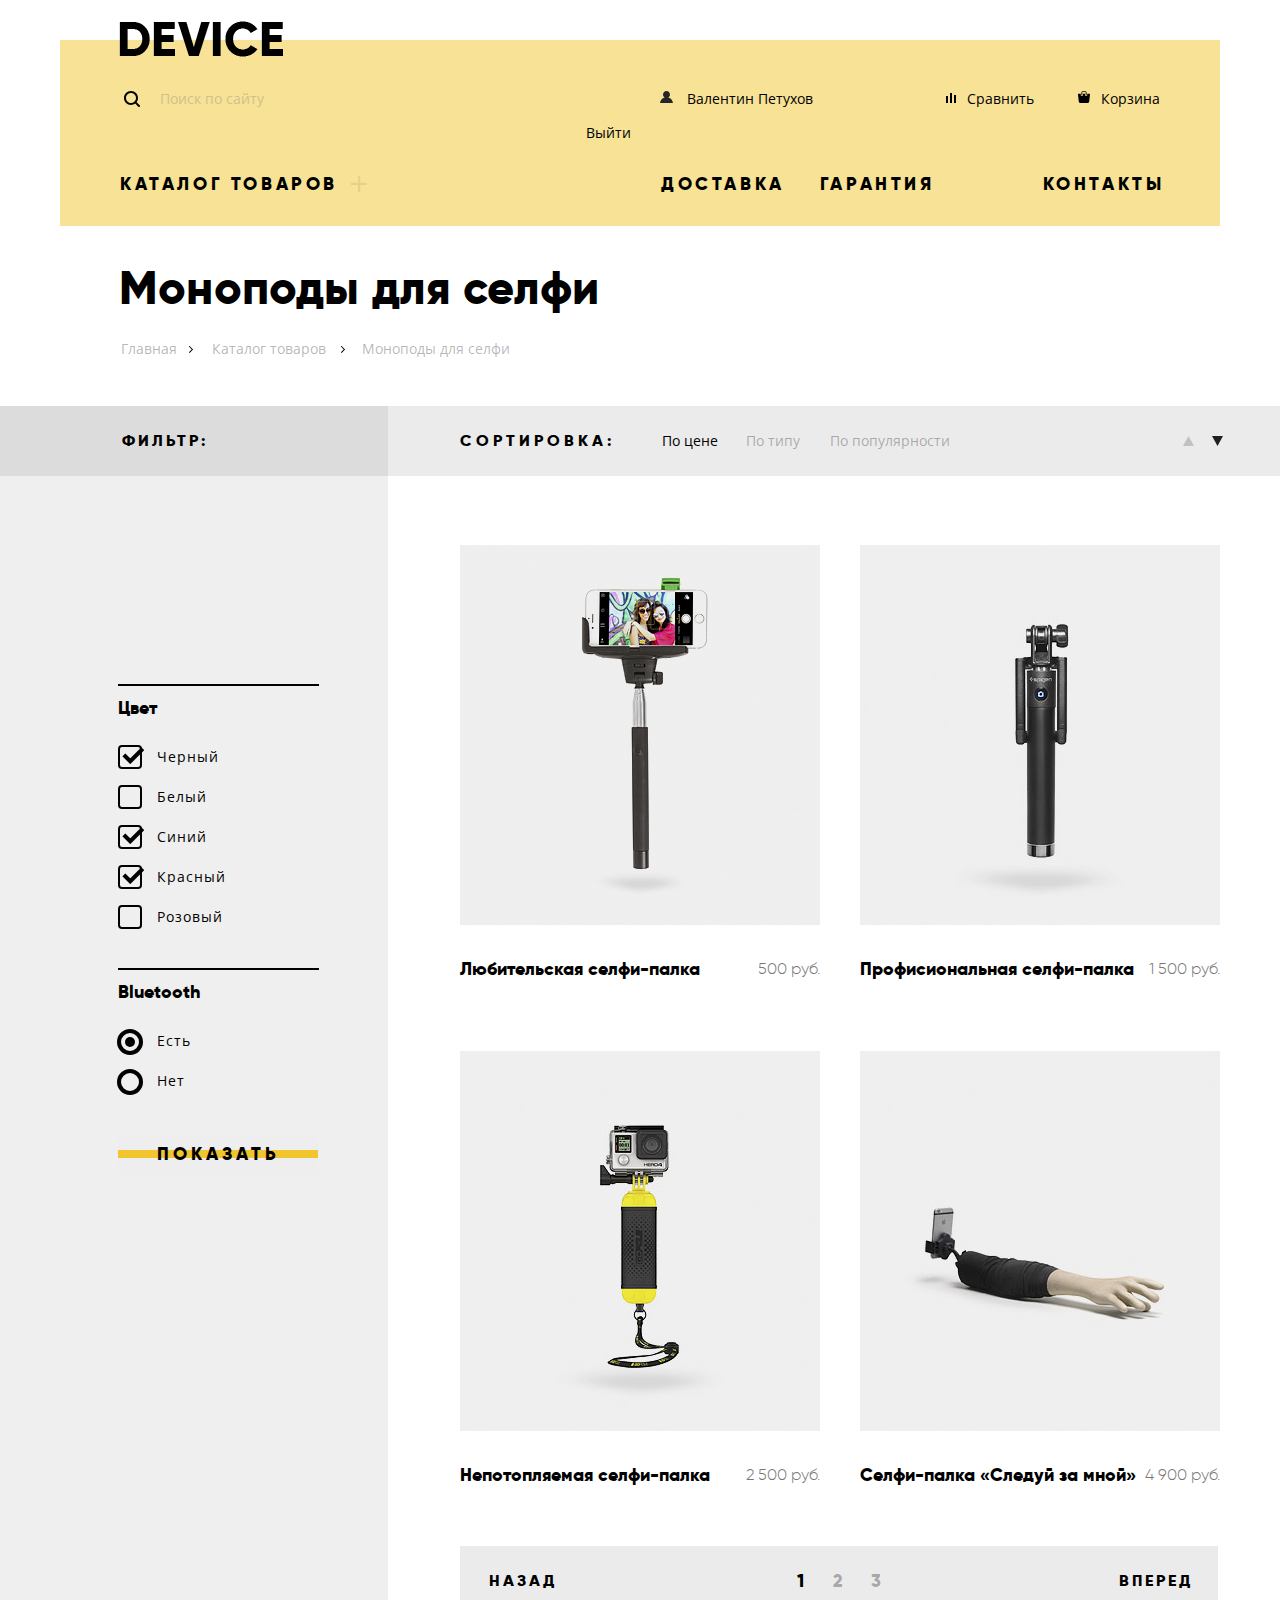
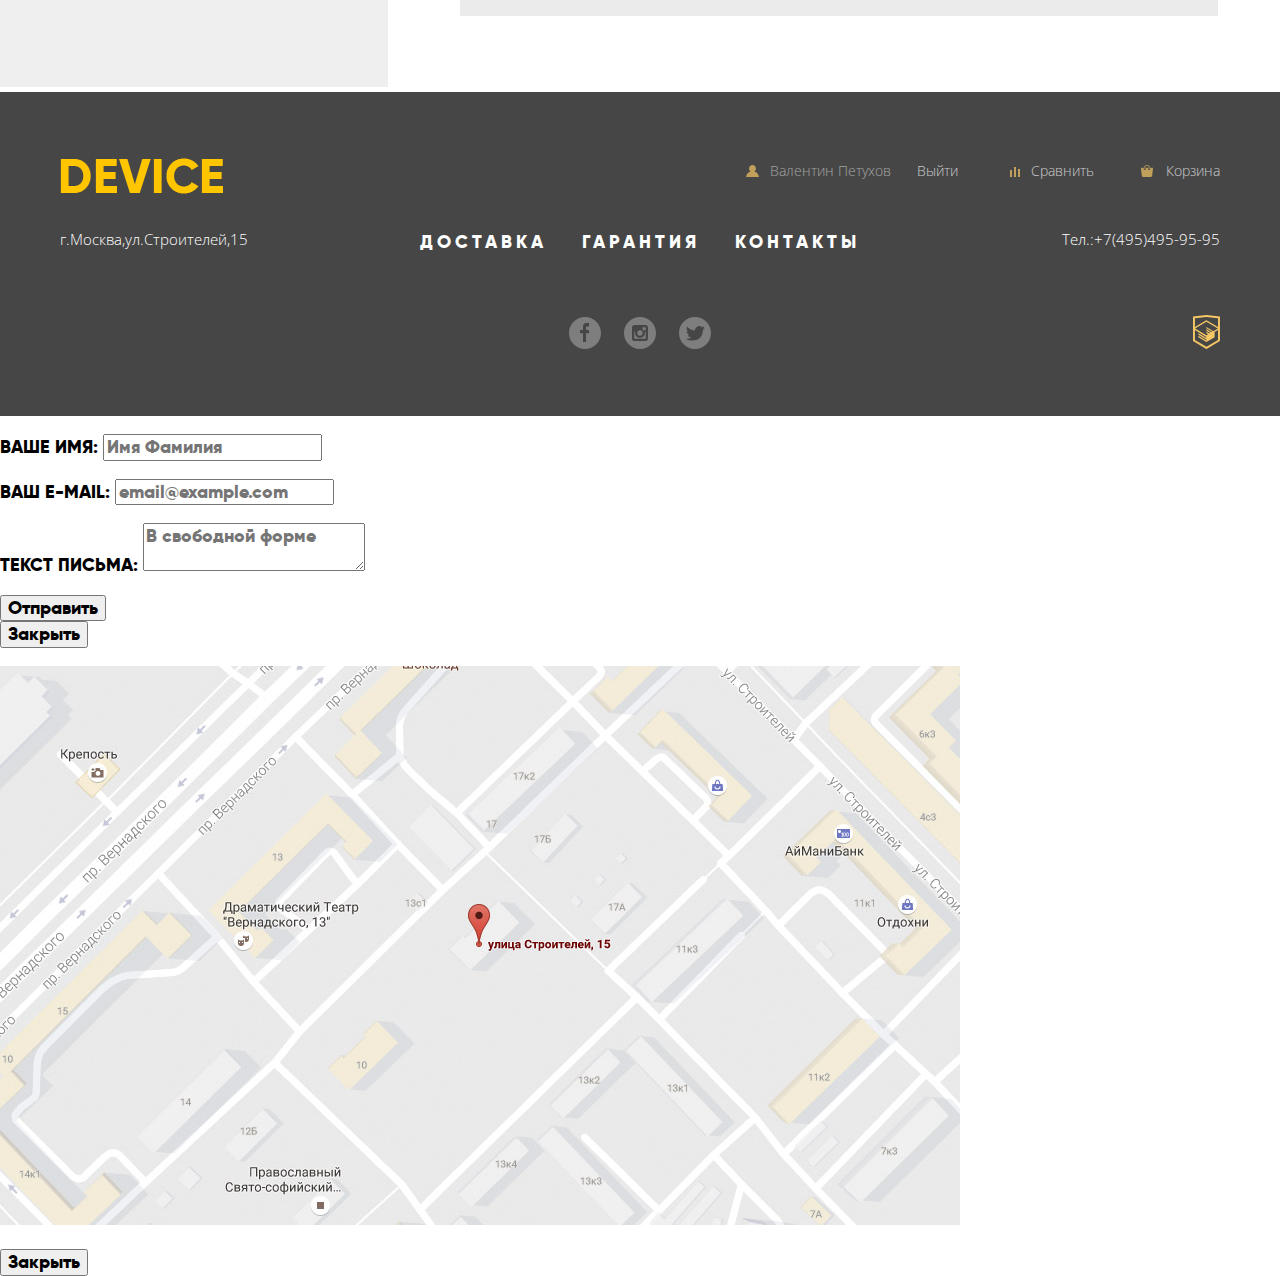
==== commit 618cb44d: "Правка ошибок" ====
--- a/catalog.html
+++ b/catalog.html
@@ -43,7 +43,7 @@
           <li><a href="#">Каталог товаров</a></li>
           <li class=" breadcrumbs-current">Моноподы для селфи</li>
         </ul>
-    </div>
+      </div>
       <div class="catalog-columns">
         <section class="filtres">
           <div class="wrapper-bg-filter">
@@ -139,7 +139,7 @@
               </ul>
             </div>
         </section>
-    </div>
+      </div>
     </main>
     <footer class="main-footer main-footer-catalog">
       <div class="container-footer">
--- a/css/style.css
+++ b/css/style.css
@@ -673,8 +673,8 @@
 /* Стили второго слайдера */
 .services-slider {
     position: relative;
-    width: 1435px;
-    margin-left: -136px;
+    width: 1424px;
+    margin-left: -133px;
     margin-bottom: 94px;
     height: 288px;
     background-color: #e5e5e5;
@@ -683,13 +683,13 @@
 .services-slider-container {
     position: relative;
     height: 288px;
-    margin-left: 136px;
+    margin-left: 134px;
     background-color: #e5e5e5;
 }
 
 .service-slider-control {
     position: absolute;
-    top: -19px;
+    top: -21px;
     width: 160px;
     height: 180px;
 }
@@ -1509,7 +1509,8 @@
 .footer-user-navigation-catalog a,
 .footer-user-navigation-catalog span,
 .user-nav-btn {
-    color: rgb(255, 255, 255, 0.7);
+    color: rgb(255, 255, 255);
+    opacity: 0.7;
     text-decoration: none;
 }
 
@@ -1564,6 +1565,7 @@
 .user-nav-btn:hover,
 .user-nav-btn:focus {
     color: rgb(255, 255, 255);
+    opacity: 1;
 }
 
 .footer-user-navigation a:active,
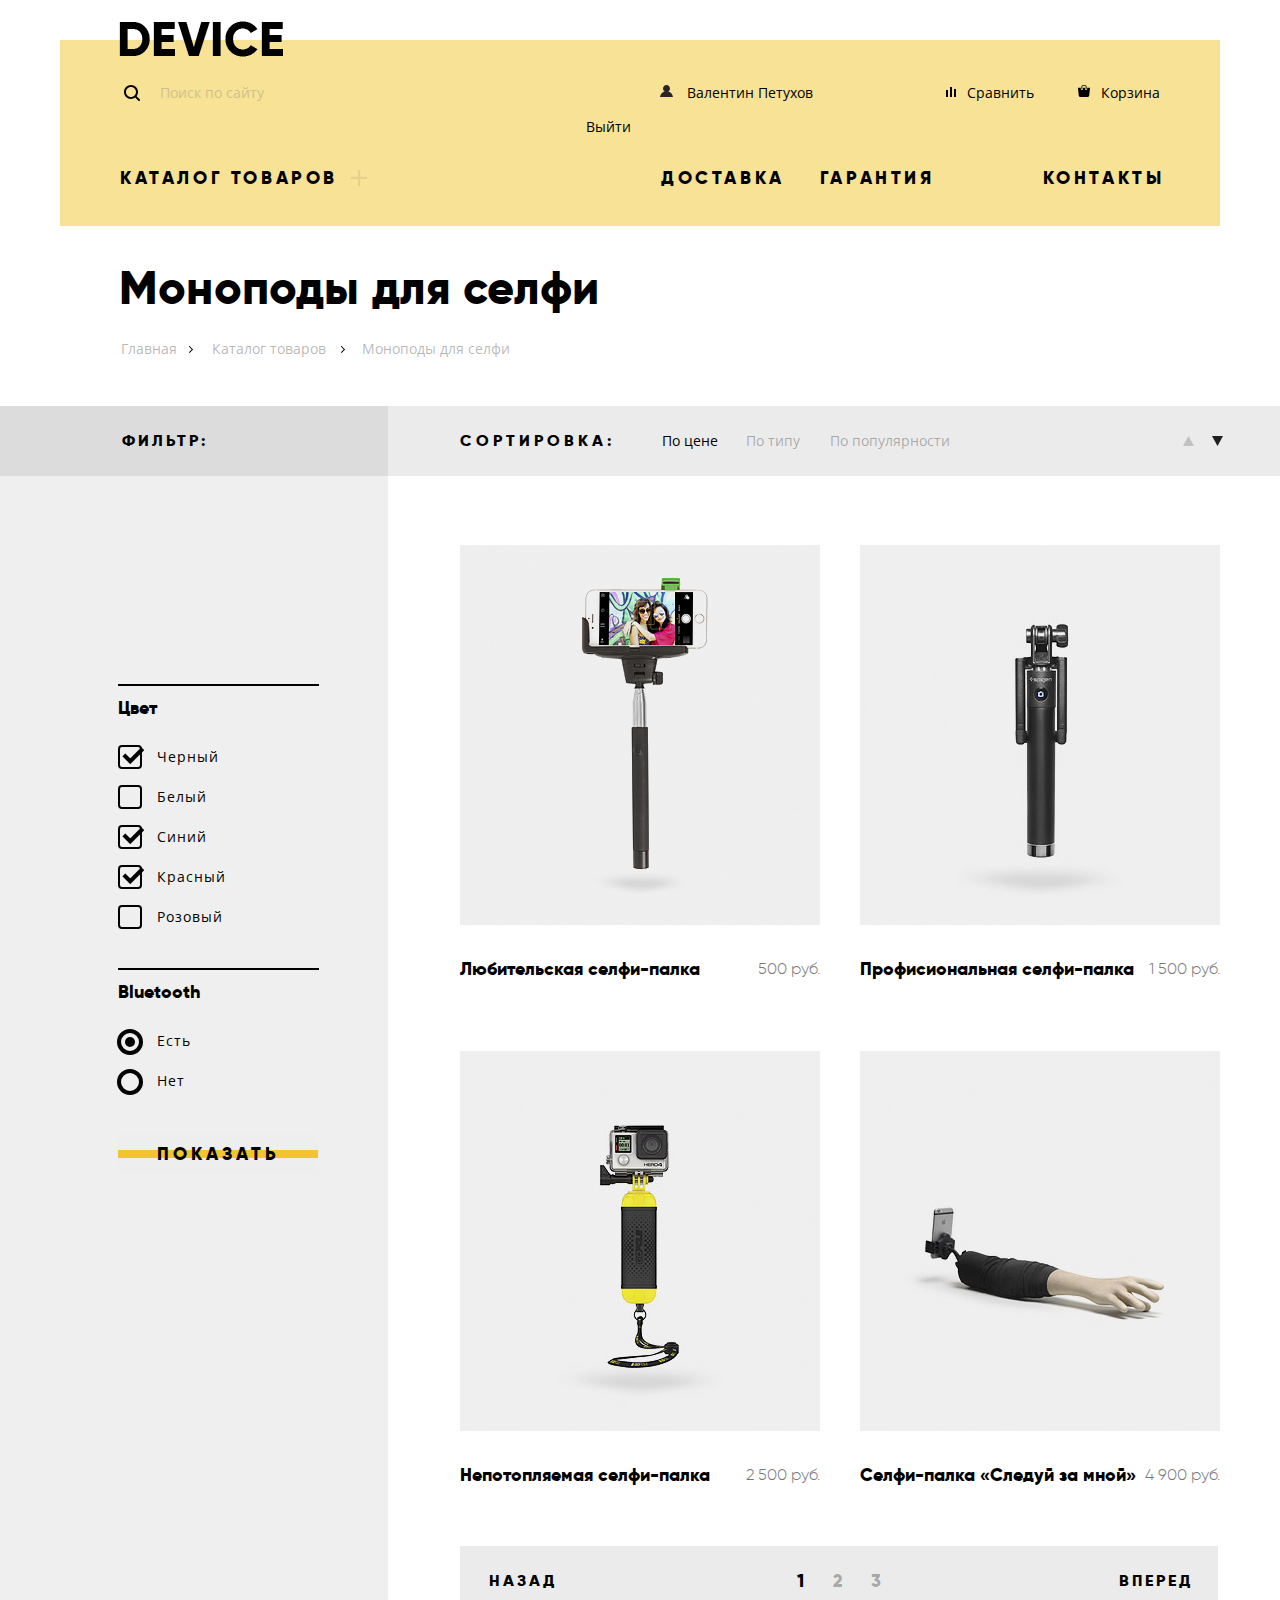
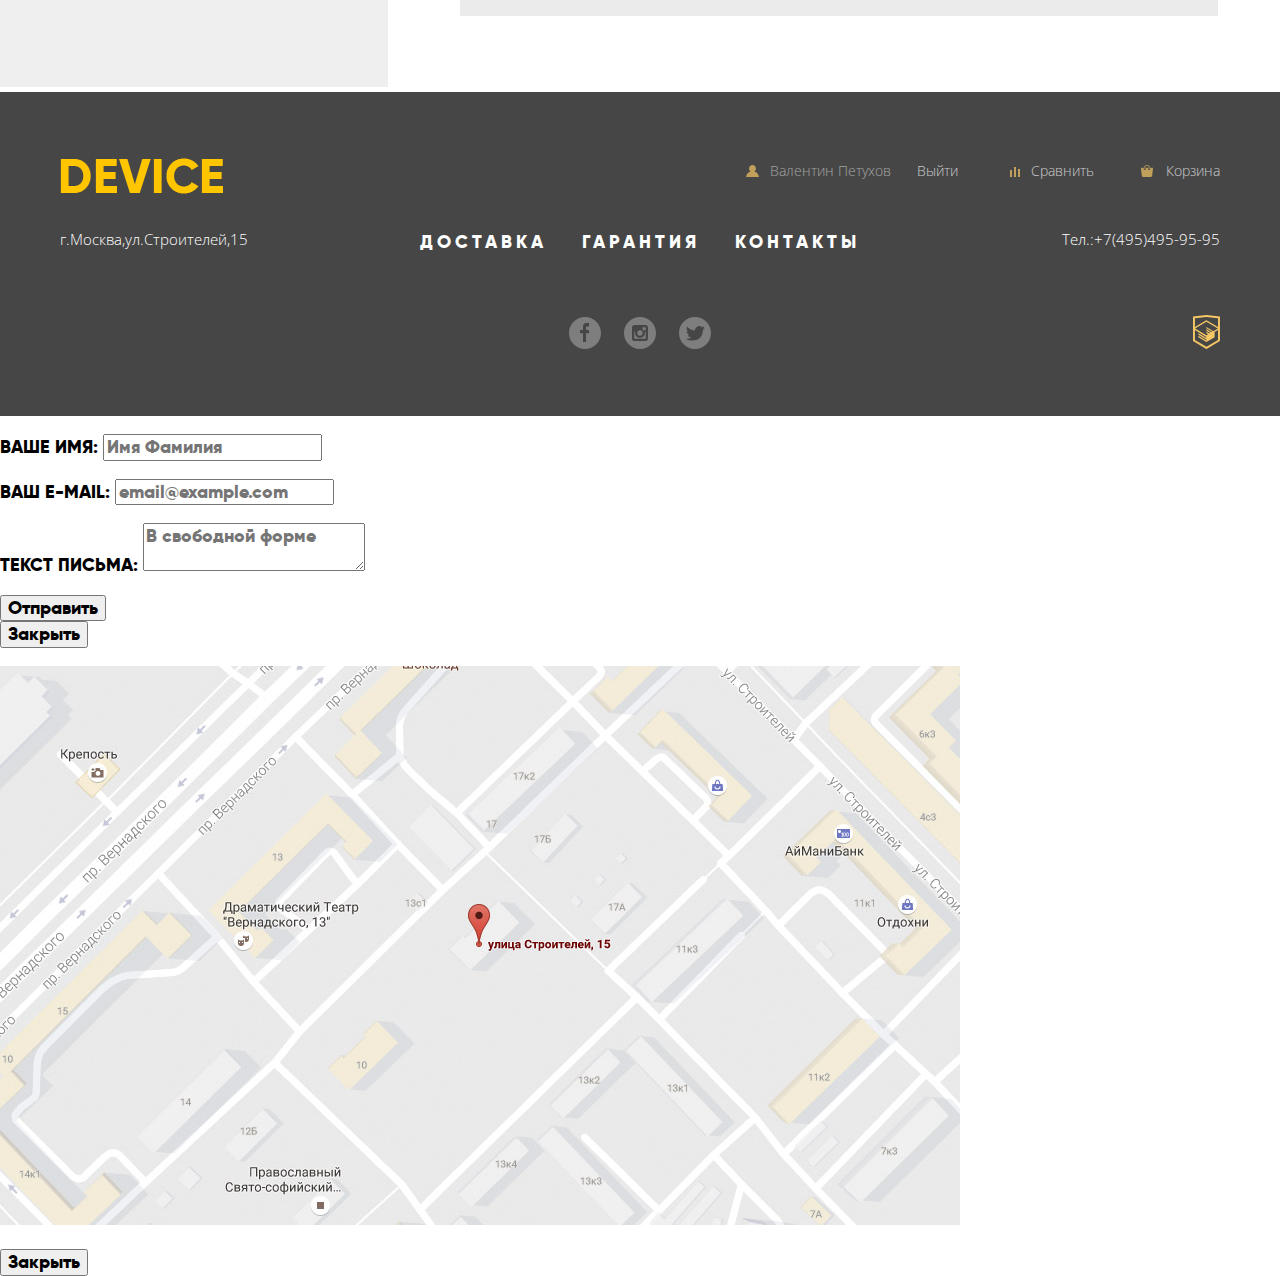
==== commit 01ca7b6e: "Удаление лишних пробелов" ====
--- a/catalog.html
+++ b/catalog.html
@@ -29,7 +29,7 @@
             <li><a href="#">Каталог товаров</a></li>
             <li><a href="#">Доставка</a></li>
             <li><a href="#">Гарантия</a></li>
-            <li><a href="#">Контакты</a></li> 
+            <li><a href="#">Контакты</a></li>
           </ul>
         </nav>
       </div>
@@ -165,7 +165,7 @@
             </ul>
           </div>
           <span>Тел.:+7(495)495-95-95</span>
-        </div> 
+        </div>
         <div class="footer-bottom">
           <div class="footer-social">
             <ul>
@@ -245,11 +245,11 @@
         </form>
         <button class="madal-close" type="button">Закрыть</button>
     </section>
-      
+
     <section class="modal modal-map">
       <h2 class="visually-hidden">Маршрут проезда</h2>
       <p><img src="img/map-big.jpg" width="960" height="559" alt="Большая Конюшенная ул., 19"></p>
       <button class="madal-close" type="button">Закрыть</button>
     </section>
   </body>
-</html>+</html>
--- a/css/style.css
+++ b/css/style.css
@@ -196,6 +196,8 @@
     position: relative;
     top: -19px;
     left: 59px;
+    width: 164px;
+    height: 36px;
 }
 
 .main-header-logo:hover,
